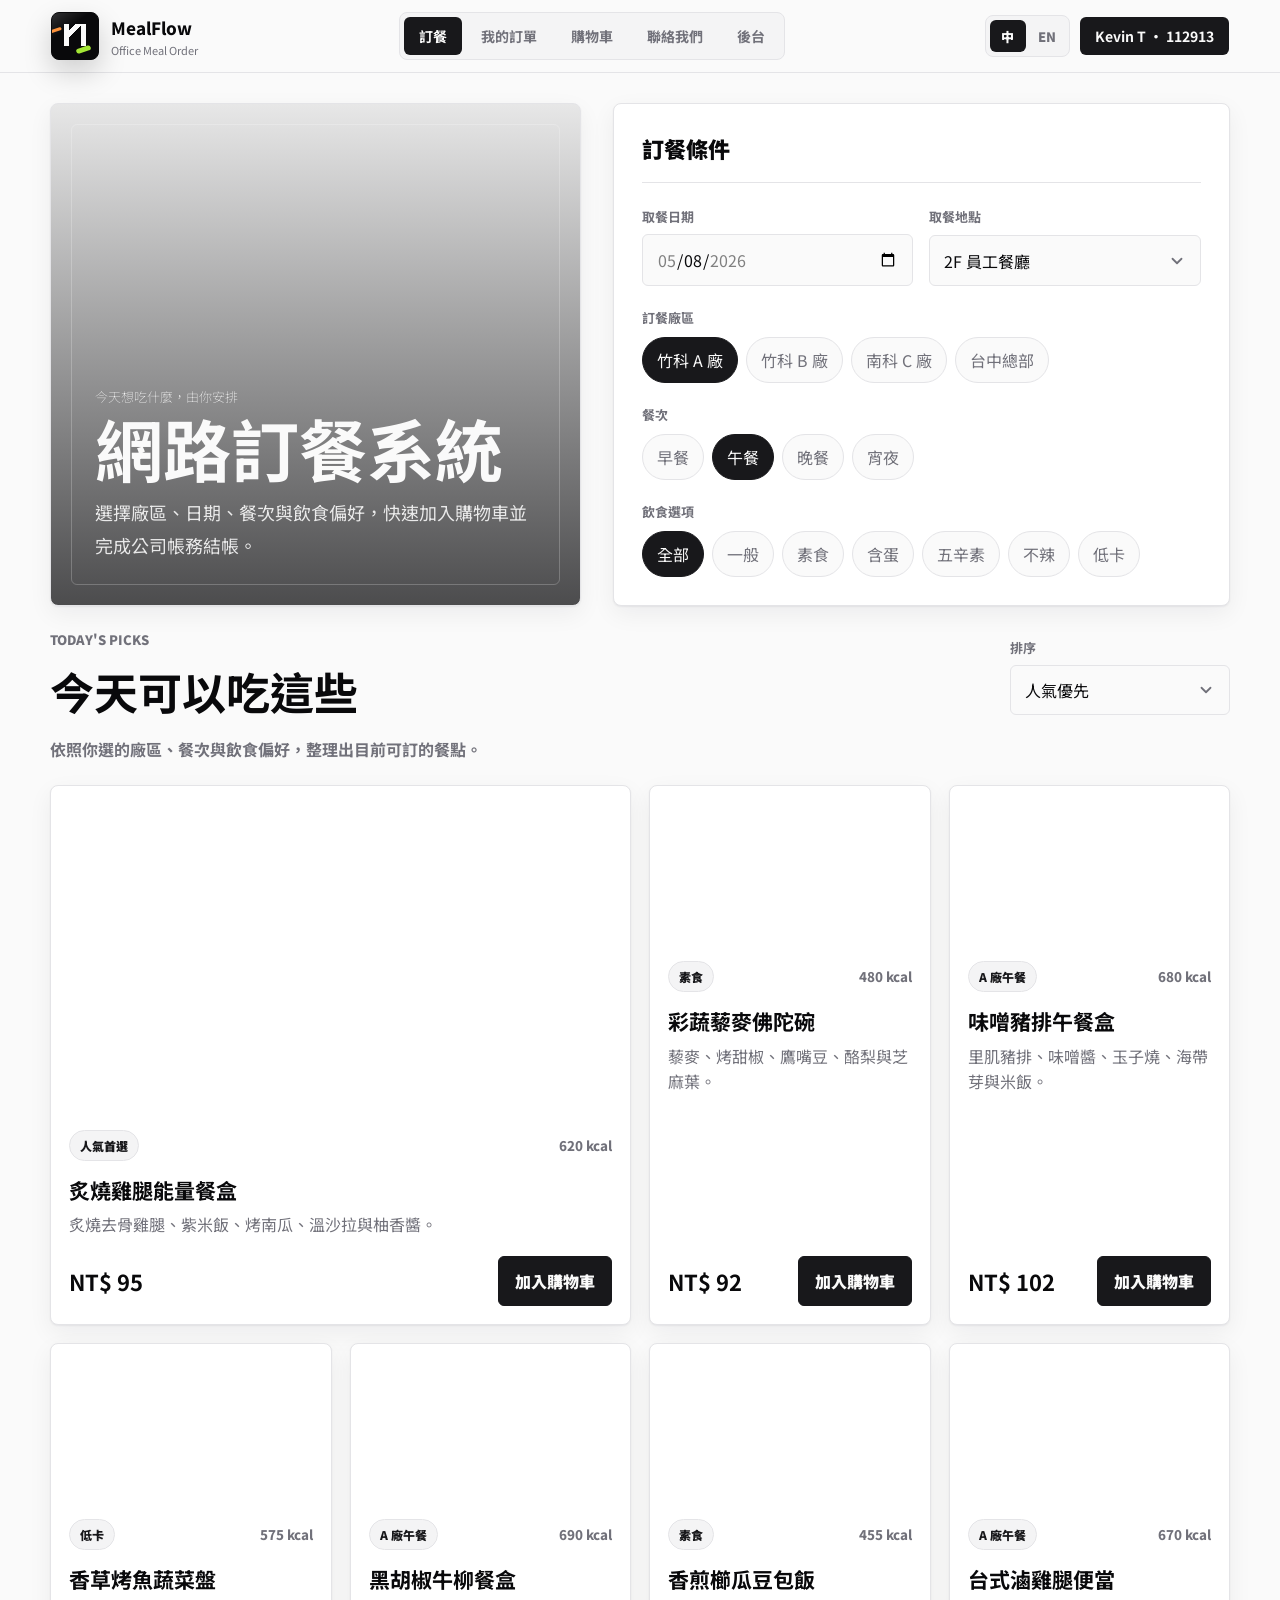
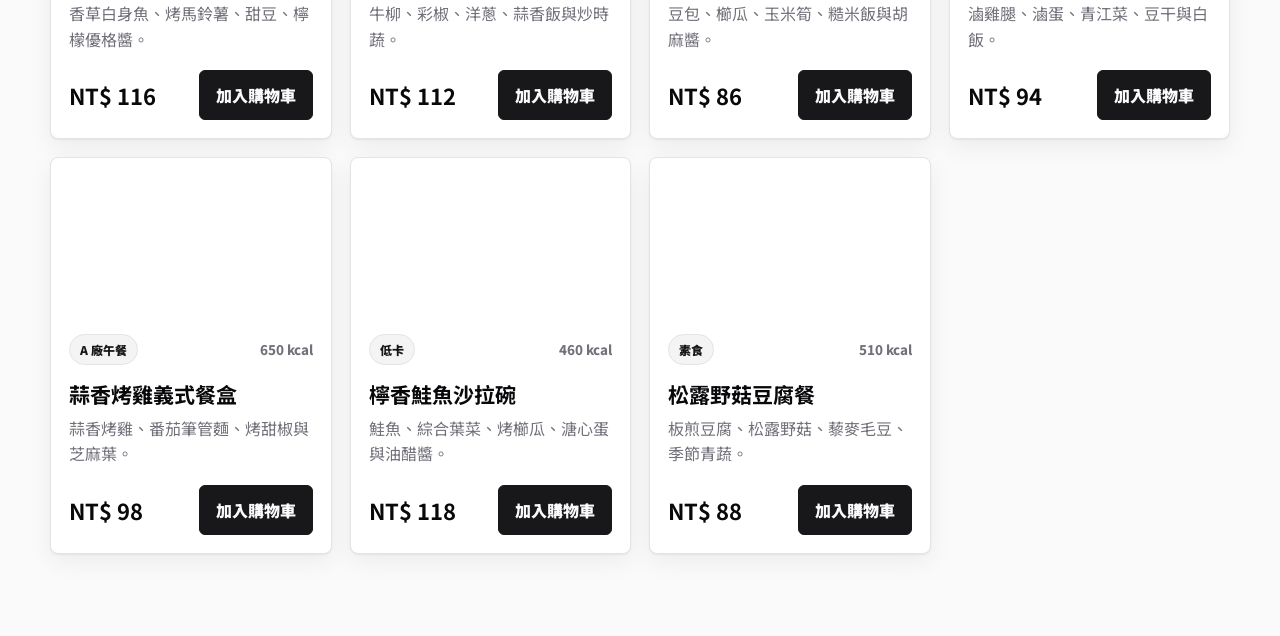
==== index.html @ a72f5d46 "Refresh brand logo" ====
<!DOCTYPE html>
<html lang="zh-Hant">
<head>
  <meta charset="UTF-8">
  <meta name="viewport" content="width=device-width, initial-scale=1.0">
  <title>網路訂餐系統</title>
  <link rel="preconnect" href="https://fonts.googleapis.com">
  <link rel="preconnect" href="https://fonts.gstatic.com" crossorigin>
  <link href="https://fonts.googleapis.com/css2?family=Noto+Sans+TC:wght@400;500;700;900&display=swap" rel="stylesheet">
  <link rel="stylesheet" href="styles.css">
  <script src="i18n.js" defer></script>
  <script src="product-db.js" defer></script>
  <script src="menu.js" defer></script>
</head>
<body>
  <header class="topbar">
    <a class="brand" href="index.html">
      <span class="brand-mark" aria-hidden="true"></span>
      <span>
        <strong>MealFlow</strong>
        <small>Office Meal Order</small>
      </span>
    </a>
    <nav class="main-nav" aria-label="主要導覽">
      <a class="active" href="index.html">訂餐</a>
      <a href="orders.html">我的訂單</a>
      <a href="cart.html">購物車</a>
      <a href="contact.html">聯絡我們</a>
      <a href="admin.html">後台</a>
    </nav>
    <div class="top-actions">
      <nav class="language-switch" aria-label="語系切換">
        <a class="active" href="index.html" lang="zh-Hant">中</a>
        <a href="index.html?lang=en" lang="en">EN</a>
      </nav>
      <a class="profile-pill" href="cart.html">Kevin T · 112913</a>
    </div>
  </header>

  <main>
    <section class="hero" id="order">
      <div class="hero-copy">
        <p class="eyebrow">今天想吃什麼，由你安排</p>
        <h1>網路訂餐系統</h1>
        <p class="hero-text">選擇廠區、日期、餐次與飲食偏好，快速加入購物車並完成公司帳務結帳。</p>
      </div>
      <form class="order-panel">
        <div class="panel-header">
          <span>訂餐條件</span>
        </div>

        <div class="field-grid">
          <label class="field">
            <span>取餐日期</span>
            <input type="date" value="2026-05-08" min="2026-05-08" max="2026-05-14">
          </label>
          <label class="field">
            <span>取餐地點</span>
            <select>
              <option>2F 員工餐廳</option>
              <option>1F 大廳智能餐櫃</option>
              <option>B1 夜班取餐站</option>
            </select>
          </label>
        </div>

        <div class="choice-block">
          <span class="choice-label">訂餐廠區</span>
          <div class="chip-row">
            <input id="site-a" name="site" type="radio" checked>
            <label for="site-a">竹科 A 廠</label>
            <input id="site-b" name="site" type="radio">
            <label for="site-b">竹科 B 廠</label>
            <input id="site-south" name="site" type="radio">
            <label for="site-south">南科 C 廠</label>
            <input id="site-taichung" name="site" type="radio">
            <label for="site-taichung">台中總部</label>
          </div>
        </div>

        <div class="choice-block">
          <span class="choice-label">餐次</span>
          <div class="segmented">
            <input id="breakfast" name="meal" type="radio">
            <label for="breakfast">早餐</label>
            <input id="lunch" name="meal" type="radio" checked>
            <label for="lunch">午餐</label>
            <input id="dinner" name="meal" type="radio">
            <label for="dinner">晚餐</label>
            <input id="night" name="meal" type="radio">
            <label for="night">宵夜</label>
          </div>
        </div>

        <div class="choice-block">
          <span class="choice-label">飲食選項</span>
          <div class="chip-row">
            <input id="diet-all" name="diet" type="checkbox" checked>
            <label for="diet-all">全部</label>
            <input id="normal" name="diet" type="checkbox">
            <label for="normal">一般</label>
            <input id="vegan" name="diet" type="checkbox">
            <label for="vegan">素食</label>
            <input id="egg" name="diet" type="checkbox">
            <label for="egg">含蛋</label>
            <input id="five-pungent" name="diet" type="checkbox">
            <label for="five-pungent">五辛素</label>
            <input id="no-spicy" name="diet" type="checkbox">
            <label for="no-spicy">不辣</label>
            <input id="low-cal" name="diet" type="checkbox">
            <label for="low-cal">低卡</label>
          </div>
        </div>
      </form>
    </section>

    <section class="menu-section" id="menu">
      <div class="section-heading">
        <div>
          <p class="eyebrow">Today's Picks</p>
          <h2>今天可以吃這些</h2>
        </div>
        <div class="sort-control">
          <span>排序</span>
          <select>
            <option>人氣優先</option>
            <option>熱量由低至高</option>
            <option>價格由低至高</option>
          </select>
        </div>
      </div>
      <p class="result-hint">依照你選的廠區、餐次與飲食偏好，整理出目前可訂的餐點。</p>

      <div class="menu-grid">
        <article class="meal-card featured meal-lunch site-a date-0508 diet-normal diet-no-spicy">
          <div class="meal-photo bowl-one"></div>
          <div class="meal-body">
            <div class="meal-meta">
              <span>人氣首選</span>
              <small>620 kcal</small>
            </div>
            <h3>炙燒雞腿能量餐盒</h3>
            <p>炙燒去骨雞腿、紫米飯、烤南瓜、溫沙拉與柚香醬。</p>
            <div class="meal-footer">
              <strong>NT$ 95</strong>
              <a class="button" href="cart.html">加入購物車</a>
            </div>
          </div>
        </article>

        <article class="meal-card meal-lunch site-a date-0508 diet-vegan diet-five-pungent diet-low diet-no-spicy">
          <div class="meal-photo bowl-two"></div>
          <div class="meal-body">
            <div class="meal-meta">
              <span>素食</span>
              <small>510 kcal</small>
            </div>
            <h3>松露野菇豆腐餐</h3>
            <p>板煎豆腐、松露野菇、藜麥毛豆、季節青蔬。</p>
            <div class="meal-footer">
              <strong>NT$ 88</strong>
              <a class="button" href="cart.html">加入購物車</a>
            </div>
          </div>
        </article>

        <article class="meal-card meal-lunch site-a date-0508 diet-egg diet-low diet-no-spicy">
          <div class="meal-photo bowl-three"></div>
          <div class="meal-body">
            <div class="meal-meta">
              <span>低卡</span>
              <small>460 kcal</small>
            </div>
            <h3>檸香鮭魚沙拉碗</h3>
            <p>鮭魚、綜合葉菜、烤櫛瓜、溏心蛋與油醋醬。</p>
            <div class="meal-footer">
              <strong>NT$ 118</strong>
              <a class="button" href="cart.html">加入購物車</a>
            </div>
          </div>
        </article>

        <article class="meal-card meal-lunch site-a date-0508 diet-normal diet-no-spicy">
          <div class="meal-photo bowl-thirteen"></div>
          <div class="meal-body">
            <div class="meal-meta">
              <span>A 廠午餐</span>
              <small>650 kcal</small>
            </div>
            <h3>蒜香烤雞義式餐盒</h3>
            <p>蒜香烤雞、番茄筆管麵、烤甜椒與芝麻葉。</p>
            <div class="meal-footer">
              <strong>NT$ 98</strong>
              <a class="button" href="cart.html">加入購物車</a>
            </div>
          </div>
        </article>

        <article class="meal-card meal-lunch site-a date-0508 diet-normal diet-egg">
          <div class="meal-photo bowl-eighteen"></div>
          <div class="meal-body">
            <div class="meal-meta">
              <span>A 廠午餐</span>
              <small>670 kcal</small>
            </div>
            <h3>台式滷雞腿便當</h3>
            <p>滷雞腿、滷蛋、青江菜、豆干與白飯。</p>
            <div class="meal-footer">
              <strong>NT$ 94</strong>
              <a class="button" href="cart.html">加入購物車</a>
            </div>
          </div>
        </article>

        <article class="meal-card meal-lunch site-a date-0508 diet-vegan diet-low diet-no-spicy">
          <div class="meal-photo bowl-fourteen"></div>
          <div class="meal-body">
            <div class="meal-meta">
              <span>素食</span>
              <small>455 kcal</small>
            </div>
            <h3>香煎櫛瓜豆包飯</h3>
            <p>豆包、櫛瓜、玉米筍、糙米飯與胡麻醬。</p>
            <div class="meal-footer">
              <strong>NT$ 86</strong>
              <a class="button" href="cart.html">加入購物車</a>
            </div>
          </div>
        </article>

        <article class="meal-card meal-lunch site-a date-0508 diet-normal diet-no-spicy">
          <div class="meal-photo bowl-twentytwo"></div>
          <div class="meal-body">
            <div class="meal-meta">
              <span>A 廠午餐</span>
              <small>690 kcal</small>
            </div>
            <h3>黑胡椒牛柳餐盒</h3>
            <p>牛柳、彩椒、洋蔥、蒜香飯與炒時蔬。</p>
            <div class="meal-footer">
              <strong>NT$ 112</strong>
              <a class="button" href="cart.html">加入購物車</a>
            </div>
          </div>
        </article>

        <article class="meal-card meal-lunch site-a date-0508 diet-low diet-no-spicy">
          <div class="meal-photo bowl-twentythree"></div>
          <div class="meal-body">
            <div class="meal-meta">
              <span>低卡</span>
              <small>575 kcal</small>
            </div>
            <h3>香草烤魚蔬菜盤</h3>
            <p>香草白身魚、烤馬鈴薯、甜豆、檸檬優格醬。</p>
            <div class="meal-footer">
              <strong>NT$ 116</strong>
              <a class="button" href="cart.html">加入購物車</a>
            </div>
          </div>
        </article>

        <article class="meal-card meal-lunch site-a date-0508 diet-normal diet-egg diet-no-spicy">
          <div class="meal-photo bowl-six"></div>
          <div class="meal-body">
            <div class="meal-meta">
              <span>A 廠午餐</span>
              <small>680 kcal</small>
            </div>
            <h3>味噌豬排午餐盒</h3>
            <p>里肌豬排、味噌醬、玉子燒、海帶芽與米飯。</p>
            <div class="meal-footer">
              <strong>NT$ 102</strong>
              <a class="button" href="cart.html">加入購物車</a>
            </div>
          </div>
        </article>

        <article class="meal-card meal-lunch site-a date-0508 diet-vegan diet-low diet-no-spicy">
          <div class="meal-photo bowl-seven"></div>
          <div class="meal-body">
            <div class="meal-meta">
              <span>素食</span>
              <small>480 kcal</small>
            </div>
            <h3>彩蔬藜麥佛陀碗</h3>
            <p>藜麥、烤甜椒、鷹嘴豆、酪梨與芝麻葉。</p>
            <div class="meal-footer">
              <strong>NT$ 92</strong>
              <a class="button" href="cart.html">加入購物車</a>
            </div>
          </div>
        </article>

        <article class="meal-card meal-night site-a date-0508 diet-normal diet-egg">
          <div class="meal-photo bowl-four"></div>
          <div class="meal-body">
            <div class="meal-meta">
              <span>宵夜可訂</span>
              <small>700 kcal</small>
            </div>
            <h3>椒麻牛肉飯</h3>
            <p>薄切牛肉、溫泉蛋、青花菜、香蔥辣油與白飯。</p>
            <div class="meal-footer">
              <strong>NT$ 105</strong>
              <a class="button" href="cart.html">加入購物車</a>
            </div>
          </div>
        </article>

        <article class="meal-card meal-breakfast site-a date-0508 diet-normal diet-egg diet-no-spicy">
          <div class="meal-photo bowl-five"></div>
          <div class="meal-body">
            <div class="meal-meta">
              <span>早餐</span>
              <small>390 kcal</small>
            </div>
            <h3>厚蛋鮪魚晨光盒</h3>
            <p>厚蛋三明治、鮪魚沙拉、優格、無糖豆漿。</p>
            <div class="meal-footer">
              <strong>NT$ 72</strong>
              <a class="button" href="cart.html">加入購物車</a>
            </div>
          </div>
        </article>

        <article class="meal-card meal-dinner site-b date-0509 diet-normal diet-egg diet-no-spicy">
          <div class="meal-photo bowl-six"></div>
          <div class="meal-body">
            <div class="meal-meta">
              <span>竹科 B 廠</span>
              <small>680 kcal</small>
            </div>
            <h3>味噌豬排晚餐盒</h3>
            <p>里肌豬排、味噌醬、玉子燒、海帶芽與米飯。</p>
            <div class="meal-footer">
              <strong>NT$ 102</strong>
              <a class="button" href="cart.html">加入購物車</a>
            </div>
          </div>
        </article>

        <article class="meal-card meal-lunch site-south date-0509 diet-vegan diet-low diet-no-spicy">
          <div class="meal-photo bowl-seven"></div>
          <div class="meal-body">
            <div class="meal-meta">
              <span>南科素食</span>
              <small>480 kcal</small>
            </div>
            <h3>彩蔬藜麥佛陀碗</h3>
            <p>藜麥、烤甜椒、鷹嘴豆、酪梨與芝麻葉。</p>
            <div class="meal-footer">
              <strong>NT$ 92</strong>
              <a class="button" href="cart.html">加入購物車</a>
            </div>
          </div>
        </article>

        <article class="meal-card meal-night site-taichung date-0510 diet-normal diet-egg">
          <div class="meal-photo bowl-eight"></div>
          <div class="meal-body">
            <div class="meal-meta">
              <span>台中宵夜</span>
              <small>740 kcal</small>
            </div>
            <h3>韓式泡菜牛五花</h3>
            <p>牛五花、泡菜、豆芽、半熟蛋與海苔飯。</p>
            <div class="meal-footer">
              <strong>NT$ 108</strong>
              <a class="button" href="cart.html">加入購物車</a>
            </div>
          </div>
        </article>

        <article class="meal-card meal-dinner site-a date-0508 diet-normal diet-egg diet-no-spicy">
          <div class="meal-photo bowl-nine"></div>
          <div class="meal-body">
            <div class="meal-meta">
              <span>A 廠晚餐</span>
              <small>590 kcal</small>
            </div>
            <h3>蔥鹽舒肥雞胸飯</h3>
            <p>舒肥雞胸、蔥鹽醬、地瓜、花椰菜與半熟蛋。</p>
            <div class="meal-footer">
              <strong>NT$ 96</strong>
              <a class="button" href="cart.html">加入購物車</a>
            </div>
          </div>
        </article>

        <article class="meal-card meal-breakfast site-a date-0508 diet-vegan diet-low diet-no-spicy">
          <div class="meal-photo bowl-ten"></div>
          <div class="meal-body">
            <div class="meal-meta">
              <span>素食早餐</span>
              <small>360 kcal</small>
            </div>
            <h3>豆乳燕麥水果杯</h3>
            <p>豆乳燕麥、莓果、香蕉、堅果碎與黑芝麻粉。</p>
            <div class="meal-footer">
              <strong>NT$ 68</strong>
              <a class="button" href="cart.html">加入購物車</a>
            </div>
          </div>
        </article>

        <article class="meal-card meal-night site-a date-0508 diet-vegan diet-low diet-no-spicy">
          <div class="meal-photo bowl-eleven"></div>
          <div class="meal-body">
            <div class="meal-meta">
              <span>輕宵夜</span>
              <small>430 kcal</small>
            </div>
            <h3>味噌豆腐蔬菜湯</h3>
            <p>嫩豆腐、菇類、高麗菜、玉米筍與玄米飯糰。</p>
            <div class="meal-footer">
              <strong>NT$ 82</strong>
              <a class="button" href="cart.html">加入購物車</a>
            </div>
          </div>
        </article>

        <article class="meal-card meal-breakfast site-b date-0509 diet-normal diet-no-spicy">
          <div class="meal-photo bowl-twelve"></div>
          <div class="meal-body">
            <div class="meal-meta">
              <span>B 廠早餐</span>
              <small>420 kcal</small>
            </div>
            <h3>火腿起司貝果盒</h3>
            <p>烤貝果、火腿起司、凱薩沙拉與冷泡茶。</p>
            <div class="meal-footer">
              <strong>NT$ 78</strong>
              <a class="button" href="cart.html">加入購物車</a>
            </div>
          </div>
        </article>

        <article class="meal-card meal-lunch site-b date-0509 diet-normal diet-no-spicy">
          <div class="meal-photo bowl-thirteen"></div>
          <div class="meal-body">
            <div class="meal-meta">
              <span>B 廠午餐</span>
              <small>650 kcal</small>
            </div>
            <h3>蒜香烤雞義式餐盒</h3>
            <p>蒜香烤雞、番茄筆管麵、烤甜椒與芝麻葉。</p>
            <div class="meal-footer">
              <strong>NT$ 98</strong>
              <a class="button" href="cart.html">加入購物車</a>
            </div>
          </div>
        </article>

        <article class="meal-card meal-lunch site-b date-0509 diet-vegan diet-low diet-no-spicy">
          <div class="meal-photo bowl-fourteen"></div>
          <div class="meal-body">
            <div class="meal-meta">
              <span>B 廠素食</span>
              <small>455 kcal</small>
            </div>
            <h3>香煎櫛瓜豆包飯</h3>
            <p>豆包、櫛瓜、玉米筍、糙米飯與胡麻醬。</p>
            <div class="meal-footer">
              <strong>NT$ 86</strong>
              <a class="button" href="cart.html">加入購物車</a>
            </div>
          </div>
        </article>

        <article class="meal-card meal-night site-b date-0509 diet-normal diet-egg diet-no-spicy">
          <div class="meal-photo bowl-fifteen"></div>
          <div class="meal-body">
            <div class="meal-meta">
              <span>B 廠宵夜</span>
              <small>610 kcal</small>
            </div>
            <h3>鹽烤鯖魚飯糰盒</h3>
            <p>鯖魚飯糰、玉子燒、毛豆、味噌湯與小菜。</p>
            <div class="meal-footer">
              <strong>NT$ 90</strong>
              <a class="button" href="cart.html">加入購物車</a>
            </div>
          </div>
        </article>

        <article class="meal-card meal-dinner site-b date-0509 diet-vegan diet-five-pungent diet-low diet-no-spicy">
          <div class="meal-photo bowl-sixteen"></div>
          <div class="meal-body">
            <div class="meal-meta">
              <span>晚餐素食</span>
              <small>500 kcal</small>
            </div>
            <h3>泰式打拋菇菇飯</h3>
            <p>杏鮑菇、九層塔、糙米飯、涼拌青木瓜。</p>
            <div class="meal-footer">
              <strong>NT$ 89</strong>
              <a class="button" href="cart.html">加入購物車</a>
            </div>
          </div>
        </article>

        <article class="meal-card meal-breakfast site-south date-0509 diet-normal diet-egg diet-no-spicy">
          <div class="meal-photo bowl-seventeen"></div>
          <div class="meal-body">
            <div class="meal-meta">
              <span>南科早餐</span>
              <small>410 kcal</small>
            </div>
            <h3>燻雞蛋沙拉可頌</h3>
            <p>小可頌、燻雞蛋沙拉、蔬菜棒與拿鐵。</p>
            <div class="meal-footer">
              <strong>NT$ 76</strong>
              <a class="button" href="cart.html">加入購物車</a>
            </div>
          </div>
        </article>

        <article class="meal-card meal-lunch site-south date-0509 diet-normal diet-egg diet-no-spicy">
          <div class="meal-photo bowl-eighteen"></div>
          <div class="meal-body">
            <div class="meal-meta">
              <span>南科午餐</span>
              <small>670 kcal</small>
            </div>
            <h3>台式滷雞腿便當</h3>
            <p>滷雞腿、滷蛋、青江菜、豆干與白飯。</p>
            <div class="meal-footer">
              <strong>NT$ 94</strong>
              <a class="button" href="cart.html">加入購物車</a>
            </div>
          </div>
        </article>

        <article class="meal-card meal-dinner site-south date-0510 diet-normal diet-no-spicy">
          <div class="meal-photo bowl-nineteen"></div>
          <div class="meal-body">
            <div class="meal-meta">
              <span>南科晚餐</span>
              <small>630 kcal</small>
            </div>
            <h3>番茄牛肉燉飯</h3>
            <p>番茄燉牛肉、菇菇、花椰菜、帕瑪森起司。</p>
            <div class="meal-footer">
              <strong>NT$ 106</strong>
              <a class="button" href="cart.html">加入購物車</a>
            </div>
          </div>
        </article>

        <article class="meal-card meal-night site-south date-0510 diet-vegan diet-low diet-no-spicy">
          <div class="meal-photo bowl-twenty"></div>
          <div class="meal-body">
            <div class="meal-meta">
              <span>南科宵夜</span>
              <small>420 kcal</small>
            </div>
            <h3>南瓜蔬菜濃湯組</h3>
            <p>南瓜濃湯、佛卡夏、烤菇與鮮蔬杯。</p>
            <div class="meal-footer">
              <strong>NT$ 79</strong>
              <a class="button" href="cart.html">加入購物車</a>
            </div>
          </div>
        </article>

        <article class="meal-card meal-breakfast site-taichung date-0510 diet-vegan diet-low diet-no-spicy">
          <div class="meal-photo bowl-twentyone"></div>
          <div class="meal-body">
            <div class="meal-meta">
              <span>台中早餐</span>
              <small>350 kcal</small>
            </div>
            <h3>酪梨豆腐吐司</h3>
            <p>全麥吐司、酪梨泥、嫩豆腐、番茄與生菜。</p>
            <div class="meal-footer">
              <strong>NT$ 74</strong>
              <a class="button" href="cart.html">加入購物車</a>
            </div>
          </div>
        </article>

        <article class="meal-card meal-lunch site-taichung date-0510 diet-normal diet-no-spicy">
          <div class="meal-photo bowl-twentytwo"></div>
          <div class="meal-body">
            <div class="meal-meta">
              <span>台中午餐</span>
              <small>690 kcal</small>
            </div>
            <h3>黑胡椒牛柳餐盒</h3>
            <p>牛柳、彩椒、洋蔥、蒜香飯與炒時蔬。</p>
            <div class="meal-footer">
              <strong>NT$ 112</strong>
              <a class="button" href="cart.html">加入購物車</a>
            </div>
          </div>
        </article>

        <article class="meal-card meal-dinner site-taichung date-0510 diet-normal diet-no-spicy">
          <div class="meal-photo bowl-twentythree"></div>
          <div class="meal-body">
            <div class="meal-meta">
              <span>台中晚餐</span>
              <small>575 kcal</small>
            </div>
            <h3>香草烤魚蔬菜盤</h3>
            <p>香草白身魚、烤馬鈴薯、甜豆、檸檬優格醬。</p>
            <div class="meal-footer">
              <strong>NT$ 116</strong>
              <a class="button" href="cart.html">加入購物車</a>
            </div>
          </div>
        </article>

        <article class="empty-state" aria-live="polite">
          <div class="empty-illustration" aria-hidden="true">
            <span class="empty-cloche"></span>
            <span class="empty-plate"></span>
          </div>
          <h3>這個條件暫時沒有餐點</h3>
          <p>換個餐次、廠區或飲食偏好看看，廚房可能在其他時段有供應。</p>
        </article>
      </div>
    </section>

  </main>
</body>
</html>
---- styles.css ----
:root {
  --background: #fafafa;
  --foreground: #09090b;
  --card: #ffffff;
  --card-foreground: #09090b;
  --popover: #ffffff;
  --popover-foreground: #09090b;
  --primary: #18181b;
  --primary-foreground: #fafafa;
  --secondary: #f4f4f5;
  --secondary-foreground: #18181b;
  --muted-bg: #f4f4f5;
  --muted-foreground: #71717a;
  --accent: #f4f4f5;
  --accent-foreground: #18181b;
  --destructive: #dc2626;
  --destructive-foreground: #fafafa;
  --border: #e4e4e7;
  --input: #e4e4e7;
  --ring: #18181b;
  --radius: 8px;
  --success: #16a34a;
  --success-foreground: #f0fdf4;
  --warning: #f59e0b;
  --info: #2563eb;
  --ink: var(--foreground);
  --muted: var(--muted-foreground);
  --line: var(--border);
  --paper: var(--background);
  --panel: var(--card);
  --sage: #dcfce7;
  --mint: #22c55e;
  --green: var(--primary);
  --coral: var(--destructive);
  --amber: var(--warning);
  --blue: var(--info);
  --shadow: 0 1px 2px rgba(24, 24, 27, 0.06), 0 8px 24px rgba(24, 24, 27, 0.06);
}

* {
  box-sizing: border-box;
}

html {
  scroll-behavior: smooth;
}

body {
  margin: 0;
  min-width: 320px;
  color: var(--ink);
  font-family: "Noto Sans TC", system-ui, -apple-system, BlinkMacSystemFont, "Segoe UI", sans-serif;
  background: var(--background);
}

a {
  color: inherit;
  text-decoration: none;
}

button,
input,
select,
textarea {
  font: inherit;
}

.topbar {
  position: sticky;
  top: 0;
  z-index: 10;
  display: flex;
  align-items: center;
  justify-content: space-between;
  gap: 20px;
  min-height: 68px;
  padding: 12px clamp(18px, 4vw, 56px);
  background: var(--background);
  border-bottom: 1px solid var(--border);
}

.brand {
  display: inline-flex;
  align-items: center;
  gap: 12px;
  min-width: max-content;
}

.brand-mark {
  position: relative;
  display: inline-grid;
  place-items: center;
  flex: 0 0 auto;
  width: 48px;
  height: 48px;
  overflow: hidden;
  isolation: isolate;
  color: #fafafa;
  background:
    linear-gradient(145deg, rgba(255, 255, 255, 0.16), transparent 34%),
    #09090b;
  border: 1px solid #09090b;
  border-radius: var(--radius);
  box-shadow: 0 12px 28px rgba(9, 9, 11, 0.18);
}

.brand-mark::before {
  position: absolute;
  z-index: 2;
  content: "";
  width: 22px;
  height: 22px;
  background:
    linear-gradient(90deg, currentColor 0 5px, transparent 5px 17px, currentColor 17px),
    linear-gradient(135deg, transparent 0 8px, currentColor 8px 13px, transparent 13px);
  transform: translateY(-1px);
}

.brand-mark::after {
  position: absolute;
  content: "";
  right: 7px;
  bottom: 7px;
  width: 15px;
  height: 5px;
  background: #a3e635;
  border-radius: 999px;
  box-shadow: -21px -27px 0 -1px #fb923c;
  transform: rotate(-18deg);
}

.brand:hover .brand-mark {
  transform: translateY(-1px);
  box-shadow: 0 16px 32px rgba(9, 9, 11, 0.22);
}

.brand-mark,
.brand-mark::before,
.brand-mark::after {
  transition: transform 180ms ease, box-shadow 180ms ease;
}

.brand strong,
.brand small {
  display: block;
}

.brand strong {
  font-size: 17px;
  font-weight: 800;
  letter-spacing: 0;
}

.brand small {
  margin-top: 2px;
  color: var(--muted);
  font-size: 11px;
}

.main-nav {
  display: flex;
  align-items: center;
  justify-content: center;
  gap: 4px;
  padding: 4px;
  background: var(--muted-bg);
  border: 1px solid var(--border);
  border-radius: var(--radius);
}

.top-actions {
  display: inline-flex;
  align-items: center;
  gap: 10px;
  min-width: max-content;
}

.language-switch {
  display: inline-flex;
  align-items: center;
  gap: 3px;
  padding: 4px;
  background: var(--muted-bg);
  border: 1px solid var(--border);
  border-radius: var(--radius);
}

.language-switch a {
  display: inline-grid;
  min-width: 36px;
  min-height: 32px;
  place-items: center;
  padding: 6px 9px;
  color: var(--muted-foreground);
  font-size: 13px;
  font-weight: 900;
  border-radius: calc(var(--radius) - 2px);
}

.language-switch a:hover,
.language-switch a.active {
  color: var(--primary-foreground);
  background: var(--primary);
}

.main-nav a,
.profile-pill {
  display: inline-flex;
  align-items: center;
  gap: 8px;
  min-height: 38px;
  padding: 9px 15px;
  color: var(--muted-foreground);
  font-size: 14px;
  font-weight: 700;
  border-radius: calc(var(--radius) - 2px);
}

.main-nav a:hover,
.main-nav a.active,
.profile-pill {
  background: var(--primary);
  color: var(--primary-foreground);
}

.nav-badge {
  display: inline-grid;
  min-width: 22px;
  height: 22px;
  place-items: center;
  padding: 0 6px;
  color: var(--primary-foreground);
  font-size: 12px;
  font-weight: 900;
  line-height: 1;
  background: var(--destructive);
  border-radius: 999px;
}

.main-nav a:hover .nav-badge,
.main-nav a.active .nav-badge {
  color: var(--primary);
  background: var(--background);
}

main {
  width: min(1180px, calc(100% - 32px));
  margin: 0 auto;
  padding: 30px 0 72px;
}

.admin-main {
  width: min(1480px, calc(100% - 40px));
}

.hero {
  display: grid;
  grid-template-columns: minmax(0, 0.86fr) minmax(420px, 1fr);
  gap: 32px;
  align-items: stretch;
  min-height: 470px;
  transition: min-height 180ms ease, gap 180ms ease;
}

.hero-copy {
  position: relative;
  overflow: hidden;
  display: flex;
  flex-direction: column;
  justify-content: flex-end;
  min-height: 430px;
  padding: clamp(26px, 4vw, 44px);
  color: var(--primary-foreground);
  background:
    linear-gradient(180deg, rgba(9, 9, 11, 0.08), rgba(9, 9, 11, 0.72)),
    url("https://images.unsplash.com/photo-1543353071-10c8ba85a904?auto=format&fit=crop&w=1400&q=80") center / cover;
  border: 1px solid var(--border);
  border-radius: var(--radius);
  box-shadow: var(--shadow);
}

.hero-copy::before {
  content: "";
  position: absolute;
  inset: 20px;
  border: 1px solid rgba(255, 255, 255, 0.22);
  border-radius: 6px;
  pointer-events: none;
}

.eyebrow {
  margin: 0 0 10px;
  color: var(--muted-foreground);
  font-size: 13px;
  font-weight: 900;
  text-transform: uppercase;
}

.hero .eyebrow {
  position: relative;
  color: rgba(255, 255, 255, 0.96);
  font-weight: 100;
}

.hero h1 {
  position: relative;
  max-width: 640px;
  margin: 0;
  font-size: clamp(38px, 6vw, 68px);
  line-height: 0.95;
  letter-spacing: 0;
}

.hero-text {
  position: relative;
  max-width: 480px;
  margin: 16px 0 0;
  color: rgba(255, 255, 255, 0.86);
  font-size: 18px;
  line-height: 1.8;
}

.order-panel {
  transition: opacity 180ms ease, transform 180ms ease, box-shadow 180ms ease;
}

body:not(.filters-condensed) .order-panel {
  transform: translateY(0);
}

.filters-condensed .order-panel {
  position: fixed;
  top: var(--sticky-filter-top, 80px);
  left: 0;
  z-index: 20;
  display: grid;
  grid-template-columns: repeat(5, minmax(0, 1fr));
  align-items: start;
  gap: 10px;
  width: 100%;
  max-height: calc(100vh - var(--sticky-filter-top, 80px) - 16px);
  padding: 12px max(16px, calc((100vw - 1180px) / 2));
  overflow-y: auto;
  background: #f4f4f5;
  border-color: #e4e4e7;
  border-right: 0;
  border-left: 0;
  border-radius: 0;
  box-shadow: 0 10px 24px rgba(24, 24, 27, 0.08);
  transform: translateY(0);
  animation: sticky-filter-in 180ms ease both;
}

@keyframes sticky-filter-in {
  from {
    opacity: 0;
    transform: translateY(-8px);
  }

  to {
    opacity: 1;
    transform: translateY(0);
  }
}

.filters-condensed .hero {
  min-height: auto;
}

.filters-condensed .panel-header {
  display: none;
}

.filters-condensed .field-grid {
  display: contents;
}

.filters-condensed .field {
  gap: 4px;
  min-width: 0;
}

.filters-condensed .field span,
.filters-condensed .choice-label {
  font-size: 11px;
}

.filters-condensed .field input,
.filters-condensed .field select {
  width: 100%;
  min-height: 38px;
  padding-top: 8px;
  padding-bottom: 8px;
}

.filters-condensed .choice-block {
  gap: 6px;
  margin-top: 0;
}

.filters-condensed .order-panel > .choice-block {
  display: grid;
  grid-template-columns: 1fr;
  align-items: start;
  justify-content: stretch;
  min-width: 0;
}

.filters-condensed .choice-label {
  white-space: nowrap;
}

.filters-condensed .segmented,
.filters-condensed .chip-row {
  gap: 6px;
}

.filters-condensed .segmented input:not(:checked) + label,
.filters-condensed .chip-row input:not(:checked) + label {
  display: none;
}

.filters-condensed .segmented label,
.filters-condensed .chip-row label {
  width: 100%;
  min-height: 34px;
  padding: 7px 10px;
  font-size: 13px;
  text-align: center;
}

.filters-condensed .menu-section {
  padding-top: var(--condensed-filter-offset, 0);
}

.order-panel,
.cart-card,
.checkout-card,
.admin-card {
  padding: clamp(20px, 3vw, 28px);
  background: var(--card);
  border: 1px solid var(--border);
  border-radius: var(--radius);
  box-shadow: var(--shadow);
}

.panel-header,
.section-heading,
.meal-meta,
.meal-footer,
.cart-item,
.price-list div,
.pickup-summary div {
  display: flex;
  align-items: center;
  justify-content: space-between;
  gap: 16px;
}

.panel-header {
  margin-bottom: 24px;
  padding-bottom: 18px;
  border-bottom: 1px solid var(--line);
}

.panel-header span {
  font-size: 22px;
  font-weight: 900;
}

.panel-header strong,
.cart-count,
.status-dot {
  padding: 7px 11px;
  color: var(--secondary-foreground);
  font-size: 12px;
  font-weight: 900;
  background: var(--secondary);
  border: 1px solid var(--border);
  border-radius: 999px;
}

.field-grid {
  display: grid;
  grid-template-columns: repeat(2, minmax(0, 1fr));
  gap: 16px;
}

.field {
  display: grid;
  gap: 8px;
}

.field span,
.choice-label,
.sort-control span,
.pickup-summary span {
  color: var(--muted);
  font-size: 13px;
  font-weight: 700;
}

.field input,
.field textarea,
.sort-control select {
  width: 100%;
  min-height: 48px;
  padding: 12px 14px;
  color: var(--ink);
  background: var(--background);
  border: 1px solid var(--input);
  border-radius: calc(var(--radius) - 2px);
  outline: none;
}

.field select,
.sort-control select {
  appearance: none;
  width: 100%;
  min-height: 48px;
  padding: 12px 42px 12px 14px;
  color: var(--ink);
  background:
    url("data:image/svg+xml,%3Csvg xmlns='http://www.w3.org/2000/svg' width='18' height='18' viewBox='0 0 24 24' fill='none' stroke='%2371717a' stroke-width='2.4' stroke-linecap='round' stroke-linejoin='round'%3E%3Cpath d='m6 9 6 6 6-6'/%3E%3C/svg%3E") right 14px center / 18px no-repeat,
    var(--background);
  border: 1px solid var(--input);
  border-radius: calc(var(--radius) - 2px);
  outline: none;
}

.field textarea {
  resize: vertical;
}

.field input:focus,
.field select:focus,
.field textarea:focus,
.sort-control select:focus {
  border-color: var(--ring);
  box-shadow: 0 0 0 3px rgba(24, 24, 27, 0.12);
}

.choice-block {
  display: grid;
  gap: 10px;
  margin-top: 22px;
}

.segmented,
.chip-row {
  display: flex;
  flex-wrap: wrap;
  gap: 8px;
}

.segmented input,
.chip-row input {
  position: absolute;
  inline-size: 1px;
  block-size: 1px;
  opacity: 0;
}

.segmented label,
.chip-row label {
  min-height: 42px;
  padding: 10px 14px;
  color: var(--muted-foreground);
  background: var(--background);
  border: 1px solid var(--border);
  border-radius: 999px;
  cursor: pointer;
}

.segmented label,
.chip-row label {
  font-weight: 400;
}

.segmented input:checked + label,
.chip-row input:checked + label {
  color: var(--primary-foreground);
  background: var(--primary);
  border-color: var(--primary);
}

.meal-body p,
.cart-item p {
  margin: 8px 0 0;
  color: var(--muted);
  line-height: 1.6;
}

.section-heading {
  margin-bottom: 22px;
}

.menu-section {
  margin-top: 24px;
}

.section-heading.compact {
  margin-bottom: 18px;
}

.section-heading h2 {
  margin: 0;
  font-size: clamp(28px, 4vw, 44px);
  letter-spacing: 0;
}

.sort-control {
  display: grid;
  gap: 8px;
  width: min(220px, 100%);
}

.result-hint {
  margin: -8px 0 22px;
  color: var(--muted);
  font-weight: 700;
}

.menu-grid {
  display: grid;
  grid-template-columns: repeat(4, minmax(0, 1fr));
  gap: 18px;
  padding: 2px 0 10px;
}

body:has(#site-b:checked) .meal-card:not(.site-b),
body:has(#site-south:checked) .meal-card:not(.site-south),
body:has(#site-taichung:checked) .meal-card:not(.site-taichung),
body:has(#site-a:checked) .meal-card:not(.site-a),
body:has(#breakfast:checked) .meal-card:not(.meal-breakfast),
body:has(#lunch:checked) .meal-card:not(.meal-lunch),
body:has(#dinner:checked) .meal-card:not(.meal-dinner),
body:has(#night:checked) .meal-card:not(.meal-night),
body:has(#normal:checked) .meal-card:not(.diet-normal),
body:has(#vegan:checked) .meal-card:not(.diet-vegan),
body:has(#egg:checked) .meal-card:not(.diet-egg),
body:has(#five-pungent:checked) .meal-card:not(.diet-five-pungent),
body:has(#no-spicy:checked) .meal-card:not(.diet-no-spicy),
body:has(#low-cal:checked) .meal-card:not(.diet-low) {
  display: none;
}

.empty-state {
  display: none;
  grid-column: 1 / -1;
  min-height: 320px;
  place-items: center;
  padding: 42px 24px;
  text-align: center;
  background: var(--card);
  border: 1px dashed var(--border);
  border-radius: var(--radius);
}

body:has(#site-south:checked):has(#breakfast:checked):has(#vegan:checked) .empty-state,
body:has(#site-south:checked):has(#breakfast:checked):has(#low-cal:checked) .empty-state,
body:has(#site-south:checked):has(#dinner:checked):has(#vegan:checked) .empty-state,
body:has(#site-south:checked):has(#dinner:checked):has(#low-cal:checked) .empty-state,
body:has(#site-taichung:checked):has(#lunch:checked):has(#vegan:checked) .empty-state,
body:has(#site-taichung:checked):has(#lunch:checked):has(#low-cal:checked) .empty-state {
  display: grid;
}

.empty-illustration {
  position: relative;
  width: 150px;
  height: 116px;
  margin-bottom: 20px;
}

.empty-cloche {
  position: absolute;
  left: 26px;
  bottom: 30px;
  width: 98px;
  height: 58px;
  background: linear-gradient(135deg, var(--background), var(--secondary));
  border: 3px solid var(--primary);
  border-bottom: 0;
  border-radius: 98px 98px 0 0;
  box-shadow: var(--shadow);
}

.empty-cloche::before {
  content: "";
  position: absolute;
  top: -18px;
  left: 50%;
  width: 22px;
  height: 22px;
  background: var(--destructive);
  border: 3px solid var(--primary);
  border-radius: 50%;
  transform: translateX(-50%);
}

.empty-cloche::after {
  content: "";
  position: absolute;
  top: 18px;
  left: 22px;
  width: 32px;
  height: 6px;
  background: rgba(255, 255, 255, 0.82);
  border-radius: 999px;
}

.empty-plate {
  position: absolute;
  left: 10px;
  bottom: 18px;
  width: 130px;
  height: 18px;
  background: var(--card);
  border: 3px solid var(--primary);
  border-radius: 999px;
}

.empty-plate::after {
  content: "";
  position: absolute;
  left: 22px;
  right: 22px;
  bottom: -18px;
  height: 8px;
  background: rgba(24, 24, 27, 0.12);
  border-radius: 999px;
  filter: blur(2px);
}

.empty-state h3 {
  margin: 0;
  font-size: 24px;
}

.empty-state p {
  max-width: 420px;
  margin: 10px auto 0;
  color: var(--muted);
  line-height: 1.7;
}

.meal-card {
  overflow: hidden;
  display: flex;
  flex-direction: column;
  background: var(--panel);
  border: 1px solid var(--border);
  border-radius: var(--radius);
  box-shadow: var(--shadow);
}

.meal-card.featured {
  grid-column: span 2;
}

.meal-photo {
  aspect-ratio: 16 / 9;
  background-size: cover;
  background-position: center;
}

.bowl-one {
  background-image: url("https://images.unsplash.com/photo-1604908176997-125f25cc6f3d?auto=format&fit=crop&w=900&q=80");
}

.bowl-two {
  background-image: url("https://images.unsplash.com/photo-1512621776951-a57141f2eefd?auto=format&fit=crop&w=900&q=80");
}

.bowl-three {
  background-image: url("https://images.unsplash.com/photo-1505253716362-afaea1d3d1af?auto=format&fit=crop&w=900&q=80");
}

.bowl-four {
  background-image: url("https://images.unsplash.com/photo-1525755662778-989d0524087e?auto=format&fit=crop&w=900&q=80");
}

.bowl-five {
  background-image: url("https://images.unsplash.com/photo-1525351484163-7529414344d8?auto=format&fit=crop&w=900&q=80");
}

.bowl-six {
  background-image: url("https://images.unsplash.com/photo-1546069901-ba9599a7e63c?auto=format&fit=crop&w=900&q=80");
}

.bowl-seven {
  background-image: url("https://images.unsplash.com/photo-1540420773420-3366772f4999?auto=format&fit=crop&w=900&q=80");
}

.bowl-eight {
  background-image: url("https://images.unsplash.com/photo-1498654896293-37aacf113fd9?auto=format&fit=crop&w=900&q=80");
}

.bowl-nine {
  background-image: url("https://images.unsplash.com/photo-1598515214211-89d3c73ae83b?auto=format&fit=crop&w=900&q=80");
}

.bowl-ten {
  background-image: url("https://images.unsplash.com/photo-1517673400267-0251440c45dc?auto=format&fit=crop&w=900&q=80");
}

.bowl-eleven {
  background-image: url("https://images.unsplash.com/photo-1547592180-85f173990554?auto=format&fit=crop&w=900&q=80");
}

.bowl-twelve {
  background-image: url("https://images.unsplash.com/photo-1553909489-cd47e0907980?auto=format&fit=crop&w=900&q=80");
}

.bowl-thirteen {
  background-image: url("https://images.unsplash.com/photo-1551183053-bf91a1d81141?auto=format&fit=crop&w=900&q=80");
}

.bowl-fourteen {
  background-image: url("https://images.unsplash.com/photo-1505576399279-565b52d4ac71?auto=format&fit=crop&w=900&q=80");
}

.bowl-fifteen {
  background-image: url("https://images.unsplash.com/photo-1562158070-622a5bba5d3f?auto=format&fit=crop&w=900&q=80");
}

.bowl-sixteen {
  background-image: url("https://images.unsplash.com/photo-1603133872878-684f208fb84b?auto=format&fit=crop&w=900&q=80");
}

.bowl-seventeen {
  background-image: url("https://images.unsplash.com/photo-1484723091739-30a097e8f929?auto=format&fit=crop&w=900&q=80");
}

.bowl-eighteen {
  background-image: url("https://images.unsplash.com/photo-1625938144755-652e08e359b7?auto=format&fit=crop&w=900&q=80");
}

.bowl-nineteen {
  background-image: url("https://images.unsplash.com/photo-1476124369491-e7addf5db371?auto=format&fit=crop&w=900&q=80");
}

.bowl-twenty {
  background-image: url("https://images.unsplash.com/photo-1512058564366-18510be2db19?auto=format&fit=crop&w=900&q=80");
}

.bowl-twentyone {
  background-image: url("https://images.unsplash.com/photo-1525351484163-7529414344d8?auto=format&fit=crop&w=900&q=80");
}

.bowl-twentytwo {
  background-image: url("https://images.unsplash.com/photo-1546833999-b9f581a1996d?auto=format&fit=crop&w=900&q=80");
}

.bowl-twentythree {
  background-image: url("https://images.unsplash.com/photo-1519708227418-c8fd9a32b7a2?auto=format&fit=crop&w=900&q=80");
}

.meal-body {
  display: flex;
  flex: 1;
  flex-direction: column;
  padding: 18px;
}

.meal-meta span {
  padding: 6px 10px;
  color: var(--secondary-foreground);
  font-size: 12px;
  font-weight: 900;
  background: var(--secondary);
  border: 1px solid var(--border);
  border-radius: 999px;
}

.meal-meta small {
  color: var(--muted);
  font-weight: 800;
}

.meal-body h3 {
  margin: 16px 0 0;
  font-size: 21px;
  line-height: 1.3;
}

.meal-footer {
  margin-top: auto;
  padding-top: 18px;
}

.meal-footer strong {
  font-size: 22px;
}

.button,
.secondary-button,
.submit-button {
  display: inline-flex;
  align-items: center;
  justify-content: center;
  min-height: 44px;
  padding: 12px 16px;
  color: var(--primary-foreground);
  font-weight: 900;
  background: var(--primary);
  border: 1px solid var(--primary);
  border-radius: calc(var(--radius) - 2px);
  cursor: pointer;
}

.button:hover,
.secondary-button:hover,
.submit-button:hover {
  background: #27272a;
}

.secondary-button {
  color: var(--secondary-foreground);
  background: var(--secondary);
  border: 1px solid var(--border);
}

.secondary-button:hover {
  color: var(--secondary-foreground);
  background: #e4e4e7;
  border-color: #d4d4d8;
}

.secondary-button.full {
  width: 100%;
  margin-top: 22px;
}

.page-title {
  max-width: 760px;
  margin-bottom: 30px;
}

.page-title h1 {
  margin: 0;
  font-size: clamp(40px, 6vw, 72px);
  line-height: 1;
  letter-spacing: 0;
}

.page-title p:last-child {
  margin: 16px 0 0;
  color: var(--muted);
  font-size: 18px;
  line-height: 1.8;
}

.admin-tabs {
  display: inline-flex;
  gap: 6px;
  margin: 0 0 24px;
  padding: 4px;
  background: var(--secondary);
  border: 1px solid var(--border);
  border-radius: 999px;
}

.admin-tabs a {
  min-height: 40px;
  padding: 10px 16px;
  color: var(--muted-foreground);
  font-weight: 800;
  border-radius: 999px;
}

.admin-tabs a.active {
  color: var(--primary-foreground);
  background: var(--primary);
}

.cart-page,
.checkout-page,
.orders-page,
.contact-page,
.admin-page {
  display: grid;
  grid-template-columns: minmax(340px, 0.9fr) minmax(0, 1.1fr);
  gap: 24px;
  align-items: start;
}

.checkout-page,
.contact-page {
  grid-template-columns: minmax(0, 1.15fr) minmax(330px, 0.85fr);
}

.orders-page {
  grid-template-columns: minmax(0, 1.15fr) minmax(330px, 0.85fr);
}

.admin-page {
  grid-template-columns: minmax(360px, 0.92fr) minmax(0, 1.08fr);
}

.db-admin-page {
  grid-template-columns: minmax(340px, 0.7fr) minmax(0, 1.3fr);
}

.summary-card {
  padding: clamp(22px, 4vw, 34px);
  background: var(--card);
  border: 1px solid var(--border);
  border-radius: var(--radius);
  box-shadow: var(--shadow);
}

.cart-item {
  padding: 16px 0;
  border-bottom: 1px solid var(--line);
}

.order-record {
  display: grid;
  grid-template-columns: auto minmax(0, 1fr) auto;
  gap: 16px;
  align-items: center;
  padding: 18px 0;
  border-bottom: 1px solid var(--line);
}

.order-record:last-child {
  border-bottom: 0;
}

.reviewable-order {
  grid-template-columns: auto minmax(0, 1fr);
  align-items: start;
}

.order-content {
  min-width: 0;
}

.order-summary-line {
  display: flex;
  align-items: flex-start;
  justify-content: space-between;
  gap: 16px;
}

.order-record p {
  margin: 6px 0 0;
  color: var(--muted);
  line-height: 1.6;
}

.order-status {
  display: grid;
  width: 48px;
  height: 48px;
  place-items: center;
  color: var(--primary-foreground);
  font-size: 13px;
  font-weight: 900;
  background: var(--primary);
  border-radius: calc(var(--radius) - 2px);
}

.order-status.muted {
  color: var(--ink);
  background: var(--secondary);
}

.active-order .order-status {
  background: var(--destructive);
}

.order-meta {
  display: grid;
  gap: 6px;
  justify-items: end;
  min-width: max-content;
}

.order-meta span {
  color: var(--muted);
  font-size: 13px;
  font-weight: 800;
}

.order-meta strong {
  color: var(--primary);
}

.rating-form {
  display: grid;
  gap: 14px;
  margin-top: 16px;
  padding: 16px;
  background: var(--secondary);
  border: 1px solid var(--border);
  border-radius: var(--radius);
}

.rating-header {
  display: flex;
  align-items: flex-start;
  justify-content: space-between;
  gap: 16px;
}

.rating-header span {
  color: var(--ink);
  font-size: 16px;
  font-weight: 900;
}

.rating-header p {
  margin: 5px 0 0;
}

.rating-header strong {
  flex: 0 0 auto;
  padding: 7px 11px;
  color: var(--blue);
  font-size: 12px;
  background: var(--card);
  border: 1px solid var(--border);
  border-radius: 999px;
}

.rating-stars {
  display: inline-flex;
  flex-direction: row-reverse;
  justify-content: flex-end;
  gap: 4px;
}

.rating-stars input {
  position: absolute;
  opacity: 0;
  pointer-events: none;
}

.rating-stars label {
  color: #c7cfc8;
  font-size: 30px;
  line-height: 1;
  cursor: pointer;
  transition: color 0.16s ease, transform 0.16s ease;
}

.rating-stars label:hover,
.rating-stars label:hover ~ label,
.rating-stars input:checked ~ label {
  color: var(--amber);
}

.rating-stars label:hover {
  transform: translateY(-1px);
}

.rating-note {
  gap: 8px;
}

.rating-message {
  min-height: 22px;
  margin: 0;
  color: var(--success);
  font-size: 14px;
  font-weight: 800;
}

.rating-submit {
  justify-self: end;
  min-width: 128px;
}

.qty {
  display: grid;
  flex: 0 0 auto;
  min-width: 28px;
  height: 34px;
  place-items: center;
  color: var(--foreground);
  font-weight: 900;
}

.quantity-control {
  display: inline-flex;
  flex: 0 0 auto;
  gap: 4px;
  align-items: center;
  padding: 3px;
  background: var(--secondary);
  border: 1px solid var(--border);
  border-radius: 999px;
}

.quantity-control button {
  display: grid;
  width: 34px;
  height: 34px;
  min-height: 34px;
  place-items: center;
  color: var(--secondary-foreground);
  font-weight: 900;
  line-height: 1;
  background: var(--card);
  border: 1px solid transparent;
  border-radius: 999px;
  cursor: pointer;
}

.quantity-control .trash-quantity {
  color: var(--destructive);
}

.quantity-control svg {
  width: 17px;
  height: 17px;
  fill: none;
  stroke: currentColor;
  stroke-linecap: round;
  stroke-linejoin: round;
  stroke-width: 2;
}

.quantity-control button:hover {
  background: #e4e4e7;
  border-color: #d4d4d8;
}

.cart-item-info {
  flex: 1;
  min-width: 0;
}

.cart-item-actions {
  display: grid;
  gap: 8px;
  justify-items: center;
}

.cart-line-price {
  display: block;
  font-weight: 900;
  min-width: max-content;
}

.cart-item strong {
  display: block;
}

.note-field {
  margin-top: 20px;
}

.price-list {
  display: grid;
  gap: 12px;
  margin-top: 22px;
}

.price-list div {
  color: var(--muted);
}

.price-list strong {
  color: var(--ink);
}

.price-list .total {
  margin-top: 4px;
  padding-top: 18px;
  color: var(--ink);
  border-top: 1px solid var(--line);
}

.price-list .total strong {
  color: var(--primary);
  font-size: 28px;
}

.action-row {
  display: grid;
  grid-template-columns: 1fr 1fr;
  gap: 12px;
  margin-top: 24px;
}

.button.is-disabled {
  pointer-events: none;
  opacity: 0.45;
}

.mini-list {
  display: grid;
  gap: 12px;
  padding: 18px;
  background: var(--secondary);
  border: 1px solid var(--border);
  border-radius: var(--radius);
}

.mini-list div {
  display: flex;
  justify-content: space-between;
  gap: 16px;
  padding-bottom: 12px;
  border-bottom: 1px solid var(--line);
}

.mini-list div:last-child {
  padding-bottom: 0;
  border-bottom: 0;
}

.mini-list span {
  flex: 0 0 auto;
  font-weight: 900;
}

.checkout-form {
  display: grid;
  gap: 22px;
}

.pickup-summary {
  display: grid;
  gap: 12px;
  padding: 18px;
  background: var(--secondary);
  border: 1px solid var(--border);
  border-radius: var(--radius);
}

.pickup-summary div {
  align-items: flex-start;
}

.pickup-summary strong {
  text-align: right;
}

.contact-info-list {
  display: grid;
  gap: 14px;
}

.contact-info-list div {
  display: grid;
  gap: 5px;
  padding: 16px;
  background: var(--secondary);
  border: 1px solid var(--border);
  border-radius: var(--radius);
}

.contact-info-list span {
  color: var(--muted);
  font-size: 13px;
  font-weight: 800;
}

.contact-info-list strong {
  line-height: 1.5;
}

.agree-line {
  display: flex;
  gap: 10px;
  align-items: flex-start;
  color: var(--foreground);
  font-weight: 700;
}

.agree-line input {
  width: 18px;
  height: 18px;
  margin-top: 3px;
  accent-color: var(--primary);
}

.submit-button {
  width: 100%;
  min-height: 56px;
  background: var(--primary);
}

.admin-options {
  margin-top: 2px;
}

.admin-checks {
  display: flex;
  flex-wrap: wrap;
  gap: 8px;
}

.admin-checks label {
  display: inline-flex;
  align-items: center;
  min-height: 42px;
  gap: 8px;
  padding: 10px 14px;
  color: var(--muted-foreground);
  font-weight: 400;
  background: var(--background);
  border: 1px solid var(--border);
  border-radius: 999px;
}

.admin-checks input {
  width: 16px;
  height: 16px;
  accent-color: var(--primary);
}

.db-stat-grid {
  display: grid;
  grid-template-columns: repeat(3, minmax(0, 1fr));
  gap: 10px;
  margin-bottom: 22px;
}

.db-stat-grid div {
  padding: 14px;
  background: var(--background);
  border: 1px solid var(--border);
  border-radius: calc(var(--radius) - 2px);
}

.db-stat-grid span,
.db-message {
  color: var(--muted);
  font-size: 13px;
  font-weight: 700;
}

.db-stat-grid strong {
  display: block;
  margin-top: 6px;
  font-size: 18px;
}

.file-button {
  cursor: pointer;
}

.file-button + input {
  position: absolute;
  inline-size: 1px;
  block-size: 1px;
  opacity: 0;
}

.danger-button {
  color: var(--destructive);
}

.db-message {
  min-height: 22px;
  margin: 14px 0 0;
}

.upload-field {
  display: grid;
  gap: 4px;
  min-height: 72px;
  padding: 14px;
  color: var(--ink);
  background: var(--background);
  border: 1px dashed var(--border);
  border-radius: calc(var(--radius) - 2px);
  cursor: pointer;
}

.upload-field input {
  position: absolute;
  inline-size: 1px;
  block-size: 1px;
  opacity: 0;
}

.upload-field strong {
  font-weight: 800;
}

.upload-field small {
  color: var(--muted);
  font-size: 13px;
}

.upload-preview {
  aspect-ratio: 16 / 9;
  min-height: 180px;
  margin-top: 12px;
  background-color: var(--secondary);
  background-position: center;
  background-size: cover;
  border: 1px solid var(--border);
  border-radius: calc(var(--radius) - 2px);
}

.upload-preview[hidden] {
  display: none;
}

.image-cropper {
  display: grid;
  gap: 8px;
  margin-top: 12px;
}

.image-cropper[hidden] {
  display: none;
}

.image-cropper small {
  color: var(--muted);
  font-size: 13px;
}

.crop-stage {
  position: relative;
  aspect-ratio: 16 / 9;
  min-height: 300px;
  background:
    linear-gradient(45deg, #e4e4e7 25%, transparent 25%),
    linear-gradient(-45deg, #e4e4e7 25%, transparent 25%),
    linear-gradient(45deg, transparent 75%, #e4e4e7 75%),
    linear-gradient(-45deg, transparent 75%, #e4e4e7 75%),
    var(--secondary);
  background-position: 0 0, 0 10px, 10px -10px, -10px 0;
  background-size: 20px 20px;
  border: 1px solid var(--border);
  border-radius: calc(var(--radius) - 2px);
}

.crop-stage img {
  display: block;
  max-width: 100%;
}

.crop-stage .cropper-container {
  min-height: 300px;
  border-radius: calc(var(--radius) - 2px);
}

.crop-stage .cropper-view-box,
.crop-stage .cropper-face {
  border-radius: 4px;
}

.crop-stage .cropper-line,
.crop-stage .cropper-point {
  background-color: var(--primary);
}

.crop-stage .cropper-point {
  width: 12px;
  height: 12px;
  opacity: 1;
}

.crop-stage .cropper-point.point-se {
  width: 16px;
  height: 16px;
}

.admin-table-wrap {
  overflow-x: auto;
}

.admin-table {
  width: 100%;
  border-collapse: collapse;
  min-width: 680px;
}

.admin-table th,
.admin-table td {
  padding: 15px 12px;
  text-align: left;
  border-bottom: 1px solid var(--line);
  vertical-align: middle;
}

.admin-table th {
  color: var(--muted);
  font-size: 13px;
  font-weight: 700;
}

.admin-table td strong,
.admin-table td span {
  display: block;
}

.admin-table td span {
  margin-top: 4px;
  color: var(--muted);
  font-size: 13px;
}

.admin-product-summary {
  display: flex;
  gap: 12px;
  align-items: center;
  min-width: 220px;
}

.admin-product-thumb {
  flex: 0 0 auto;
  width: 56px;
  height: 56px;
  object-fit: cover;
  background: var(--secondary);
  border: 1px solid var(--border);
  border-radius: 8px;
}

.admin-status {
  display: inline-flex;
  width: max-content;
  padding: 6px 10px;
  color: var(--muted-foreground);
  font-size: 12px;
  font-weight: 800;
  background: var(--secondary);
  border: 1px solid var(--border);
  border-radius: 999px;
}

.admin-status.is-active {
  color: #166534;
  background: var(--sage);
  border-color: #86efac;
}

.table-actions {
  display: flex;
  flex-wrap: wrap;
  gap: 8px;
}

.table-actions button {
  min-height: 34px;
  padding: 7px 10px;
  color: var(--secondary-foreground);
  font-weight: 700;
  background: var(--secondary);
  border: 1px solid var(--border);
  border-radius: calc(var(--radius) - 2px);
  cursor: pointer;
}

.table-actions button:hover {
  background: #e4e4e7;
}

.empty-admin {
  margin-top: 18px;
  padding: 28px;
  text-align: center;
  background: var(--background);
  border: 1px dashed var(--border);
  border-radius: var(--radius);
}

.empty-admin[hidden] {
  display: none;
}

.empty-admin h3 {
  margin: 0;
}

.empty-admin p {
  margin: 8px 0 0;
  color: var(--muted);
  line-height: 1.7;
}

@media (max-width: 980px) {
  .topbar {
    align-items: flex-start;
    flex-wrap: wrap;
  }

  .main-nav {
    order: 3;
    width: 100%;
    justify-content: space-between;
  }

  .hero,
  .cart-page,
  .checkout-page,
  .orders-page,
  .contact-page,
  .admin-page {
    grid-template-columns: 1fr;
  }

  .hero-copy {
    min-height: 360px;
  }

  .menu-grid {
    grid-template-columns: repeat(2, minmax(0, 1fr));
  }

  .filters-condensed .order-panel {
    grid-template-columns: repeat(2, minmax(0, 1fr));
    align-items: stretch;
  }

  .filters-condensed .order-panel > .choice-block {
    grid-template-columns: 1fr;
  }
}

@media (max-width: 640px) {
  main {
    width: min(100% - 22px, 1180px);
    padding-top: 22px;
  }

  .topbar {
    padding: 12px;
  }

  .profile-pill {
    display: none;
  }

  .main-nav {
    overflow-x: auto;
    justify-content: flex-start;
    border-radius: 8px;
  }

  .main-nav a {
    min-width: max-content;
  }

  .hero-copy,
  .order-panel,
  .cart-card,
  .checkout-card,
  .admin-card,
  .summary-card {
    padding: 20px;
  }

  .hero-copy {
    min-height: 300px;
  }

  .filters-condensed .order-panel {
    grid-template-columns: 1fr;
  }

  .field-grid,
  .menu-grid {
    grid-template-columns: 1fr;
  }

  .meal-card.featured {
    grid-column: auto;
  }

  .section-heading,
  .panel-header,
  .order-record,
  .pickup-summary div {
    align-items: flex-start;
    flex-direction: column;
  }

  .cart-item,
  .order-record {
    gap: 10px;
  }

  .order-record {
    grid-template-columns: 1fr;
  }

  .order-summary-line,
  .rating-header {
    flex-direction: column;
  }

  .order-meta,
  .pickup-summary strong {
    justify-items: start;
    text-align: left;
  }

  .rating-submit {
    justify-self: stretch;
  }

  .sort-control {
    width: 100%;
  }

  .sort-control select {
    max-width: none;
  }

  .action-row {
    grid-template-columns: 1fr;
  }
}
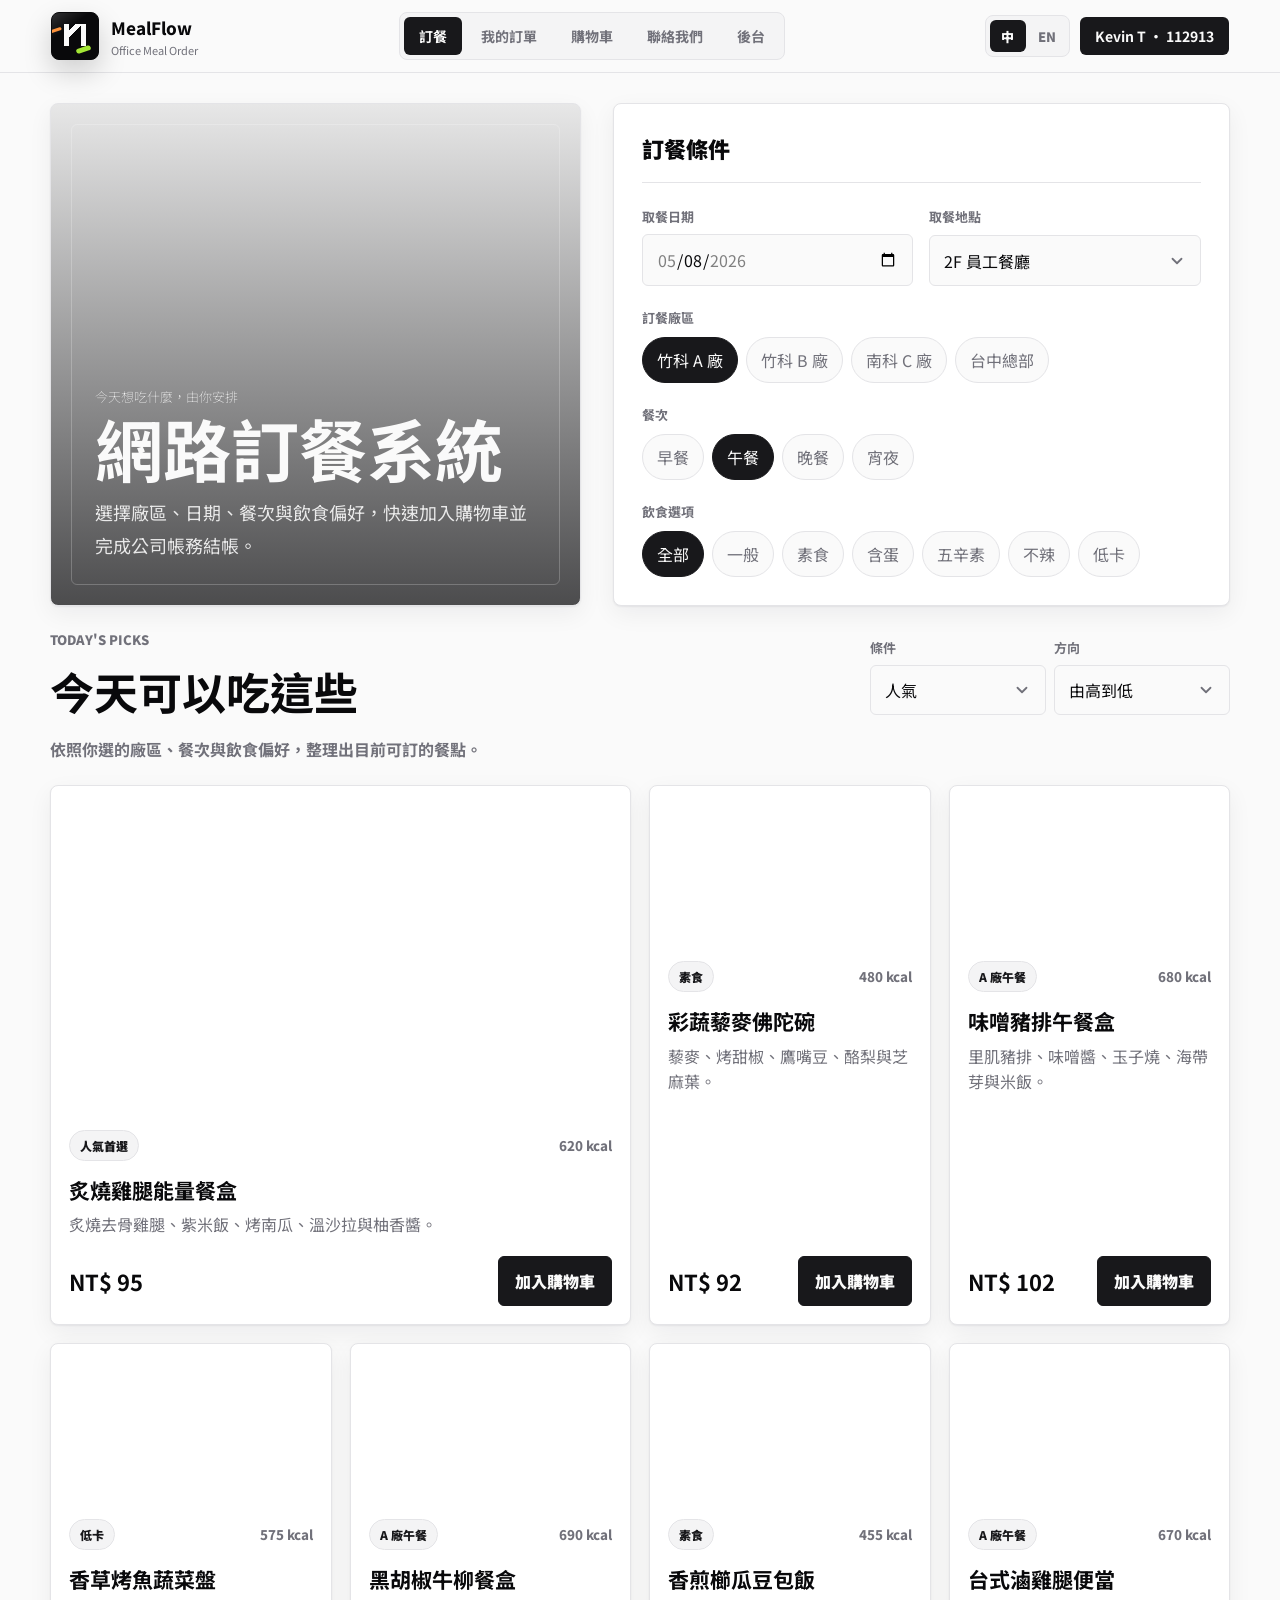
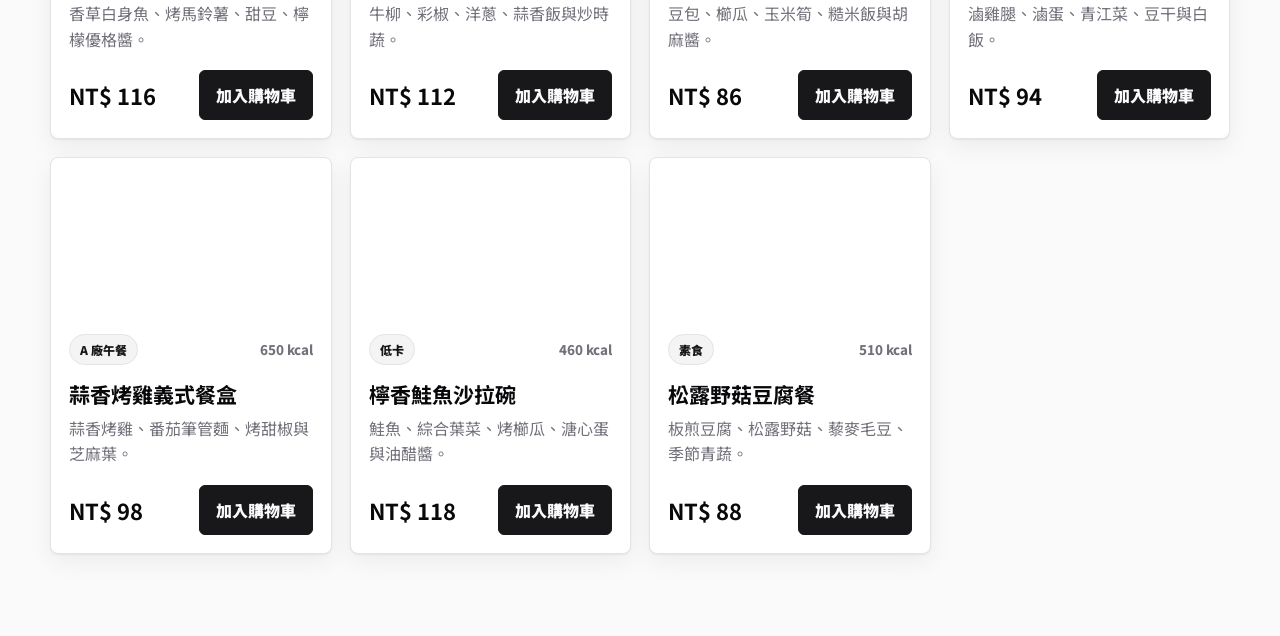
==== commit 40d631ba: "Split menu sort controls" ====
--- a/index.html
+++ b/index.html
@@ -121,12 +121,21 @@
           <h2>今天可以吃這些</h2>
         </div>
         <div class="sort-control">
-          <span>排序</span>
-          <select>
-            <option>人氣優先</option>
-            <option>熱量由低至高</option>
-            <option>價格由低至高</option>
-          </select>
+          <label>
+            <span>條件</span>
+            <select id="menu-sort-field">
+              <option value="popular">人氣</option>
+              <option value="calories">熱量</option>
+              <option value="price">價格</option>
+            </select>
+          </label>
+          <label>
+            <span>方向</span>
+            <select id="menu-sort-direction">
+              <option value="desc">由高到低</option>
+              <option value="asc">由低到高</option>
+            </select>
+          </label>
         </div>
       </div>
       <p class="result-hint">依照你選的廠區、餐次與飲食偏好，整理出目前可訂的餐點。</p>
--- a/styles.css
+++ b/styles.css
@@ -611,8 +611,14 @@
 
 .sort-control {
   display: grid;
+  grid-template-columns: repeat(2, minmax(0, 1fr));
   gap: 8px;
-  width: min(220px, 100%);
+  width: min(360px, 100%);
+}
+
+.sort-control label {
+  display: grid;
+  gap: 8px;
 }
 
 .result-hint {
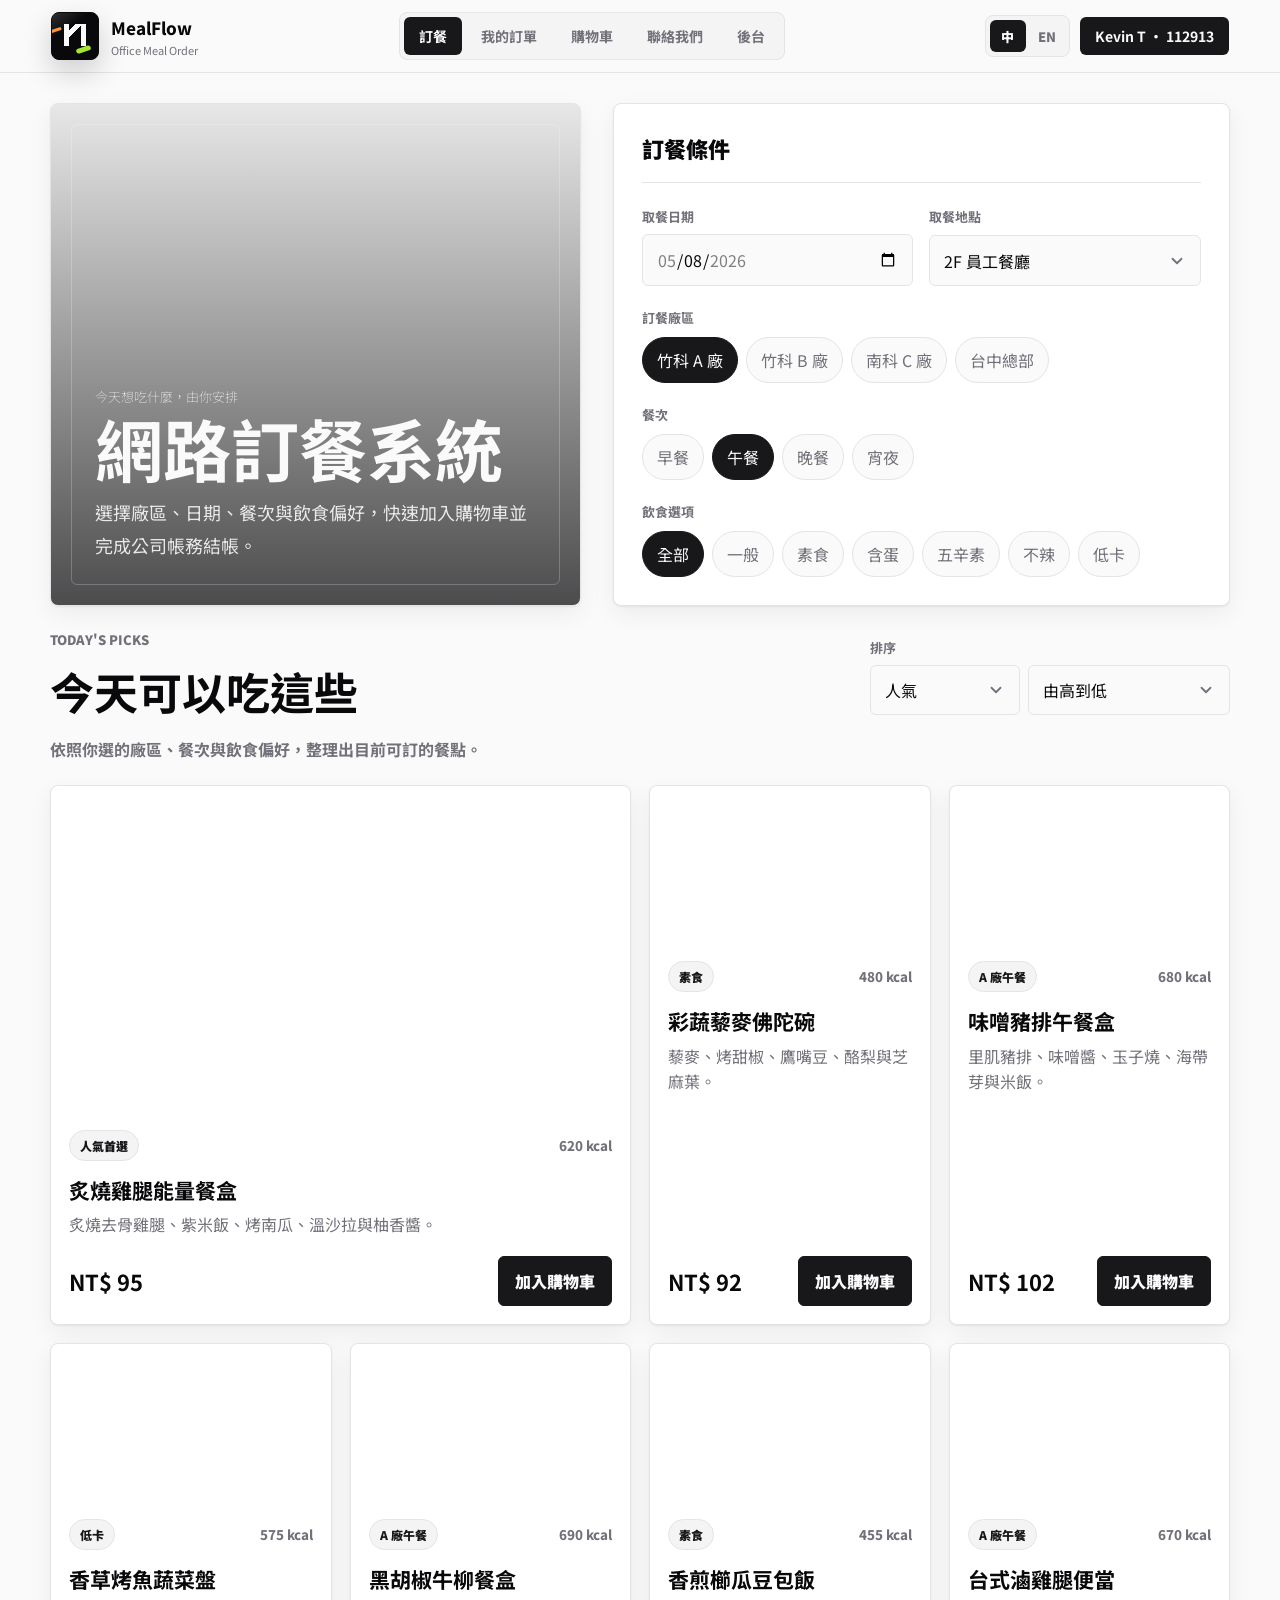
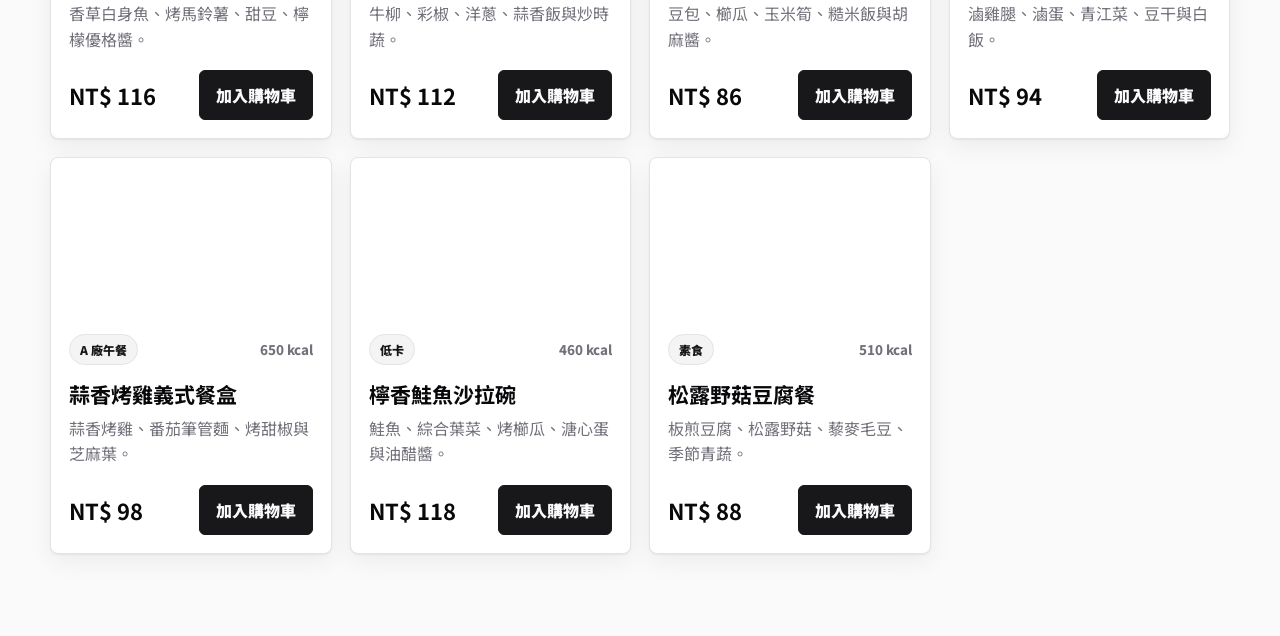
==== commit 6cb7862d: "Refine menu sort controls layout" ====
--- a/index.html
+++ b/index.html
@@ -121,21 +121,18 @@
           <h2>今天可以吃這些</h2>
         </div>
         <div class="sort-control">
-          <label>
-            <span>條件</span>
-            <select id="menu-sort-field">
+          <span>排序</span>
+          <div class="sort-selects">
+            <select id="menu-sort-field" aria-label="排序條件">
               <option value="popular">人氣</option>
               <option value="calories">熱量</option>
               <option value="price">價格</option>
             </select>
-          </label>
-          <label>
-            <span>方向</span>
-            <select id="menu-sort-direction">
+            <select id="menu-sort-direction" aria-label="排序方向">
               <option value="desc">由高到低</option>
               <option value="asc">由低到高</option>
             </select>
-          </label>
+          </div>
         </div>
       </div>
       <p class="result-hint">依照你選的廠區、餐次與飲食偏好，整理出目前可訂的餐點。</p>
--- a/styles.css
+++ b/styles.css
@@ -611,13 +611,13 @@
 
 .sort-control {
   display: grid;
-  grid-template-columns: repeat(2, minmax(0, 1fr));
   gap: 8px;
   width: min(360px, 100%);
 }
 
-.sort-control label {
-  display: grid;
+.sort-selects {
+  display: grid;
+  grid-template-columns: minmax(104px, 0.85fr) minmax(132px, 1.15fr);
   gap: 8px;
 }
 
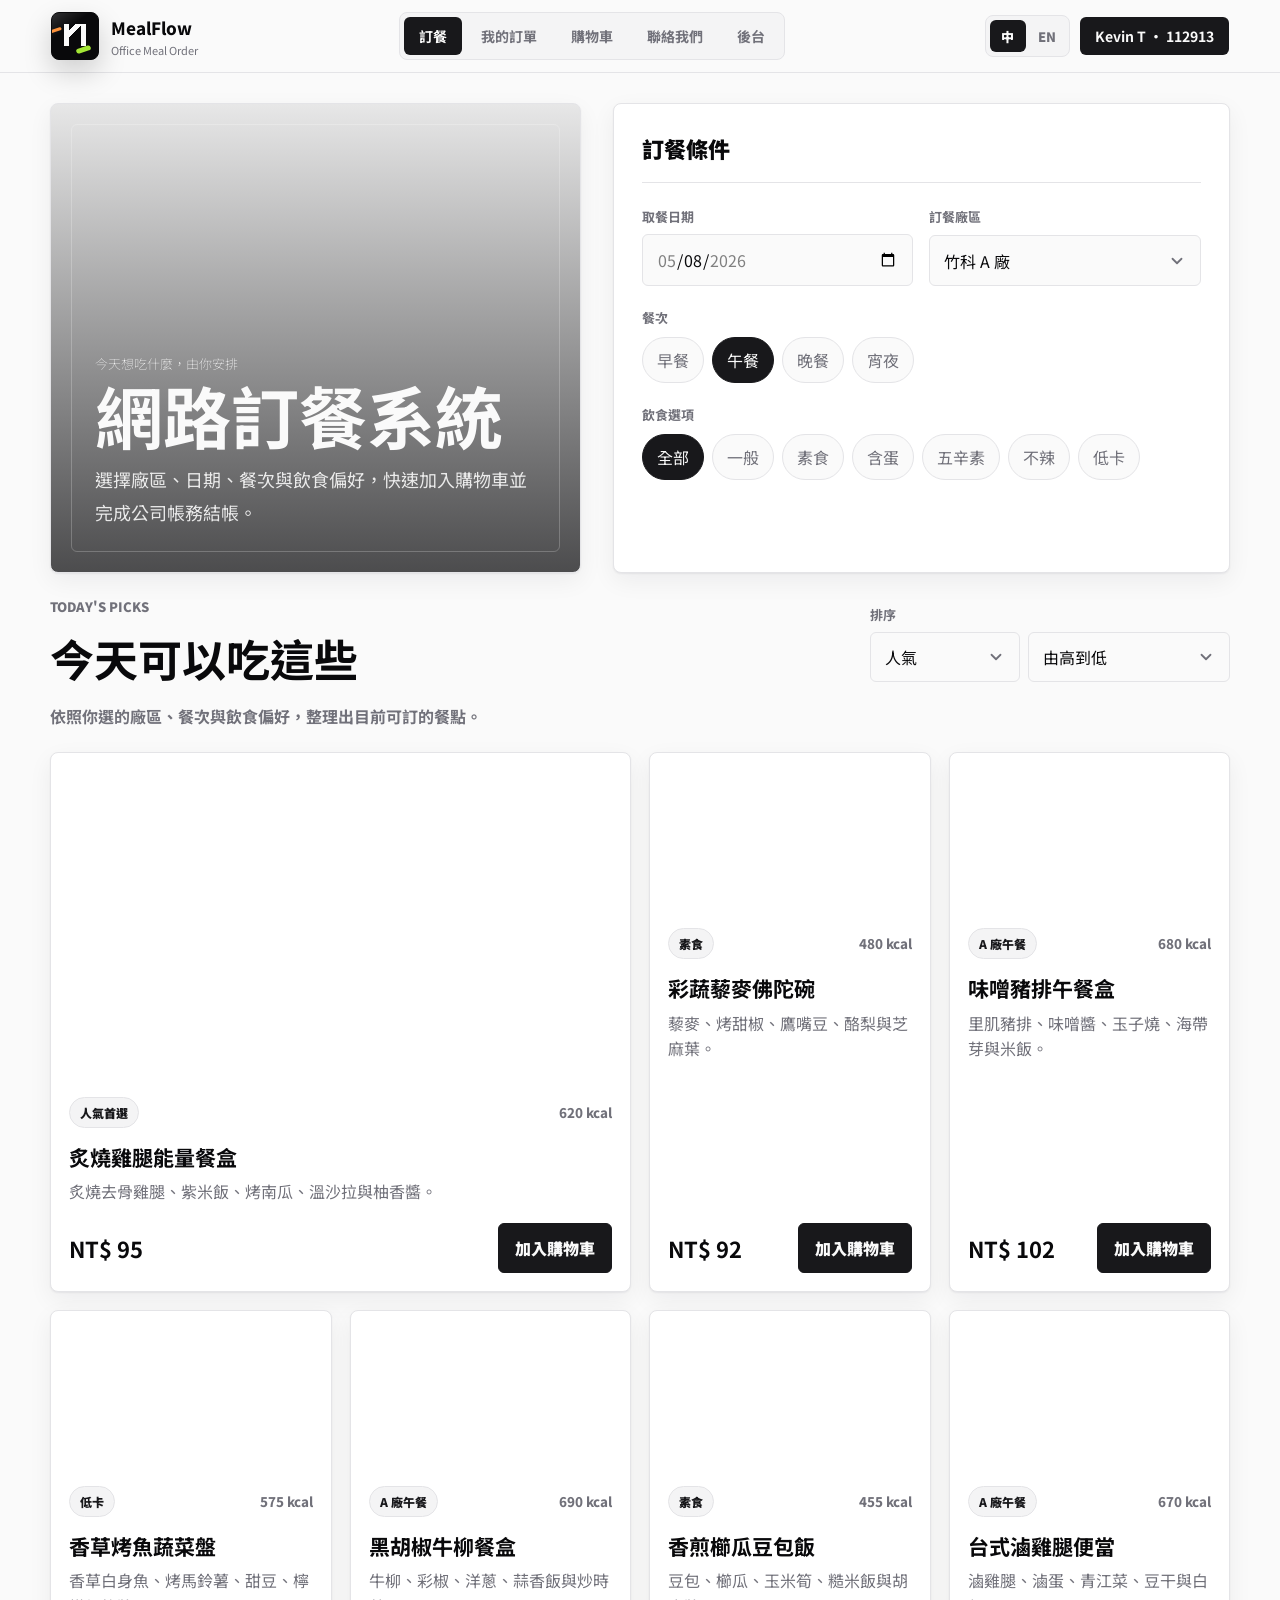
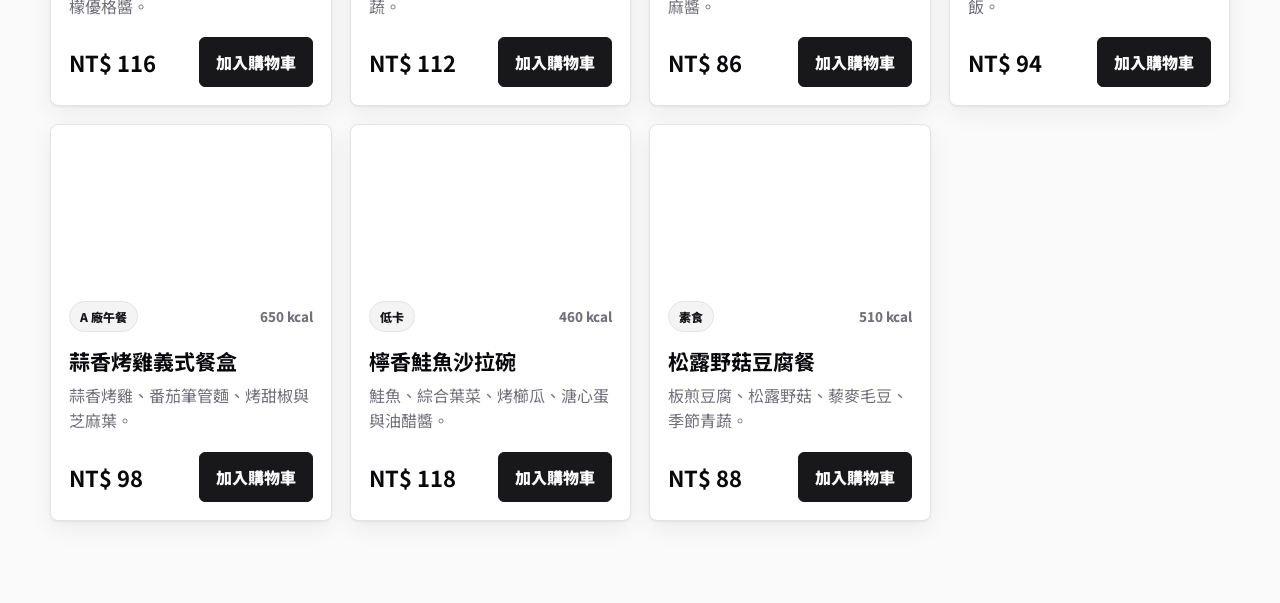
==== commit 3ccc86c4: "Move site selection into order fields" ====
--- a/index.html
+++ b/index.html
@@ -55,27 +55,21 @@
             <input type="date" value="2026-05-08" min="2026-05-08" max="2026-05-14">
           </label>
           <label class="field">
-            <span>取餐地點</span>
-            <select>
-              <option>2F 員工餐廳</option>
-              <option>1F 大廳智能餐櫃</option>
-              <option>B1 夜班取餐站</option>
+            <span>訂餐廠區</span>
+            <select id="site-select">
+              <option value="site-a">竹科 A 廠</option>
+              <option value="site-b">竹科 B 廠</option>
+              <option value="site-south">南科 C 廠</option>
+              <option value="site-taichung">台中總部</option>
             </select>
           </label>
         </div>
 
-        <div class="choice-block">
-          <span class="choice-label">訂餐廠區</span>
-          <div class="chip-row">
-            <input id="site-a" name="site" type="radio" checked>
-            <label for="site-a">竹科 A 廠</label>
-            <input id="site-b" name="site" type="radio">
-            <label for="site-b">竹科 B 廠</label>
-            <input id="site-south" name="site" type="radio">
-            <label for="site-south">南科 C 廠</label>
-            <input id="site-taichung" name="site" type="radio">
-            <label for="site-taichung">台中總部</label>
-          </div>
+        <div class="site-filter-state" aria-hidden="true">
+          <input id="site-a" name="site" type="radio" checked tabindex="-1">
+          <input id="site-b" name="site" type="radio" tabindex="-1">
+          <input id="site-south" name="site" type="radio" tabindex="-1">
+          <input id="site-taichung" name="site" type="radio" tabindex="-1">
         </div>
 
         <div class="choice-block">
--- a/styles.css
+++ b/styles.css
@@ -486,6 +486,10 @@
   gap: 16px;
 }
 
+.site-filter-state {
+  display: none;
+}
+
 .field {
   display: grid;
   gap: 8px;
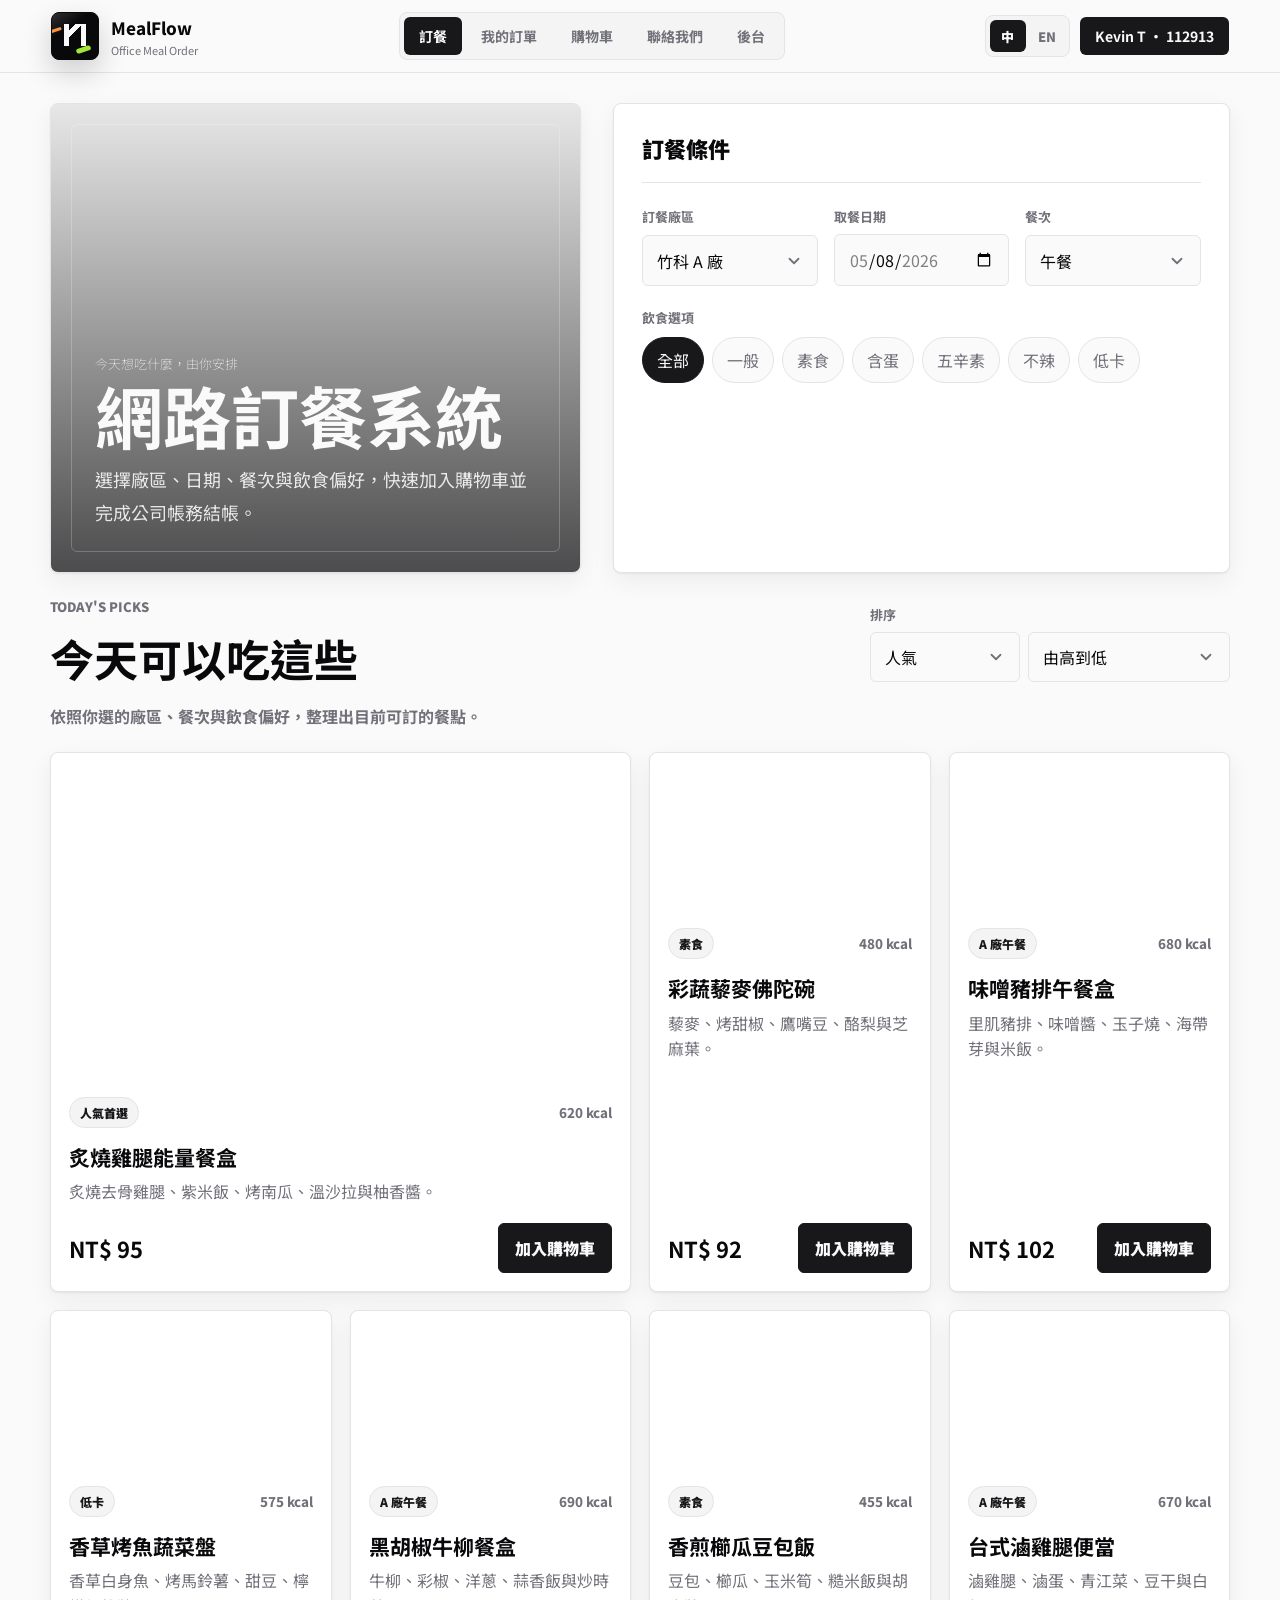
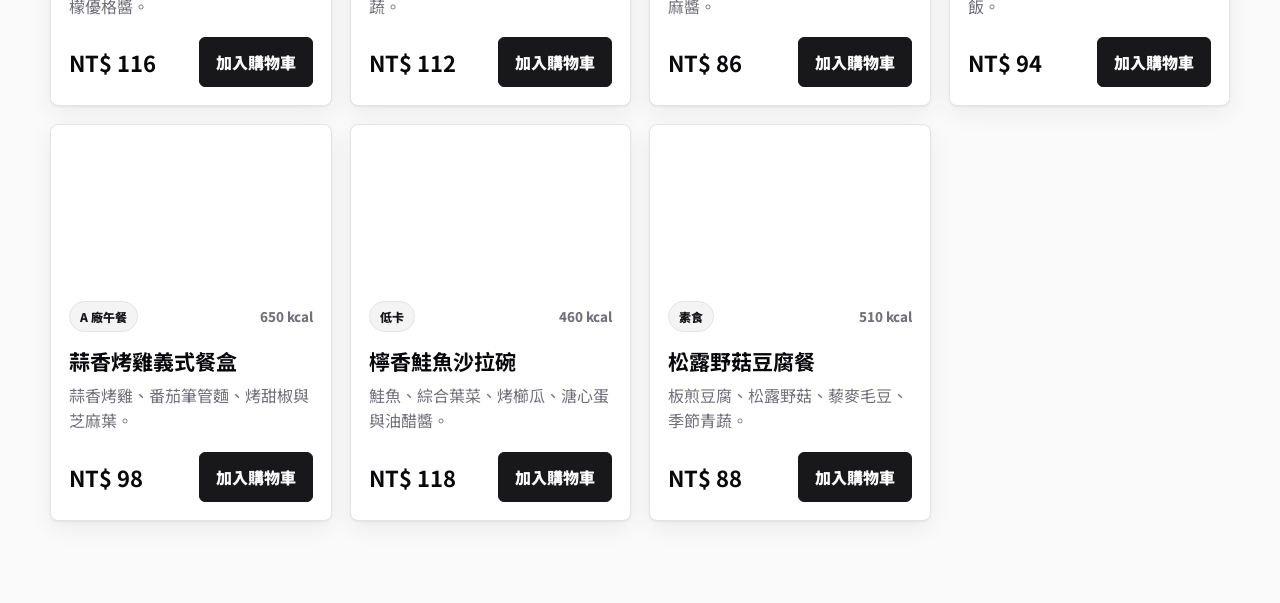
==== commit ee4050f9: "Reorder order filters" ====
--- a/index.html
+++ b/index.html
@@ -51,10 +51,6 @@
 
         <div class="field-grid">
           <label class="field">
-            <span>取餐日期</span>
-            <input type="date" value="2026-05-08" min="2026-05-08" max="2026-05-14">
-          </label>
-          <label class="field">
             <span>訂餐廠區</span>
             <select id="site-select">
               <option value="site-a">竹科 A 廠</option>
@@ -63,27 +59,19 @@
               <option value="site-taichung">台中總部</option>
             </select>
           </label>
-        </div>
-
-        <div class="site-filter-state" aria-hidden="true">
-          <input id="site-a" name="site" type="radio" checked tabindex="-1">
-          <input id="site-b" name="site" type="radio" tabindex="-1">
-          <input id="site-south" name="site" type="radio" tabindex="-1">
-          <input id="site-taichung" name="site" type="radio" tabindex="-1">
-        </div>
-
-        <div class="choice-block">
-          <span class="choice-label">餐次</span>
-          <div class="segmented">
-            <input id="breakfast" name="meal" type="radio">
-            <label for="breakfast">早餐</label>
-            <input id="lunch" name="meal" type="radio" checked>
-            <label for="lunch">午餐</label>
-            <input id="dinner" name="meal" type="radio">
-            <label for="dinner">晚餐</label>
-            <input id="night" name="meal" type="radio">
-            <label for="night">宵夜</label>
-          </div>
+          <label class="field">
+            <span>取餐日期</span>
+            <input type="date" value="2026-05-08" min="2026-05-08" max="2026-05-14">
+          </label>
+          <label class="field">
+            <span>餐次</span>
+            <select id="meal-select">
+              <option value="meal-breakfast">早餐</option>
+              <option value="meal-lunch" selected>午餐</option>
+              <option value="meal-dinner">晚餐</option>
+              <option value="meal-night">宵夜</option>
+            </select>
+          </label>
         </div>
 
         <div class="choice-block">
--- a/styles.css
+++ b/styles.css
@@ -482,12 +482,8 @@
 
 .field-grid {
   display: grid;
-  grid-template-columns: repeat(2, minmax(0, 1fr));
+  grid-template-columns: repeat(3, minmax(0, 1fr));
   gap: 16px;
-}
-
-.site-filter-state {
-  display: none;
 }
 
 .field {
@@ -638,14 +634,14 @@
   padding: 2px 0 10px;
 }
 
-body:has(#site-b:checked) .meal-card:not(.site-b),
-body:has(#site-south:checked) .meal-card:not(.site-south),
-body:has(#site-taichung:checked) .meal-card:not(.site-taichung),
-body:has(#site-a:checked) .meal-card:not(.site-a),
-body:has(#breakfast:checked) .meal-card:not(.meal-breakfast),
-body:has(#lunch:checked) .meal-card:not(.meal-lunch),
-body:has(#dinner:checked) .meal-card:not(.meal-dinner),
-body:has(#night:checked) .meal-card:not(.meal-night),
+body[data-site="site-b"] .meal-card:not(.site-b),
+body[data-site="site-south"] .meal-card:not(.site-south),
+body[data-site="site-taichung"] .meal-card:not(.site-taichung),
+body[data-site="site-a"] .meal-card:not(.site-a),
+body[data-meal="meal-breakfast"] .meal-card:not(.meal-breakfast),
+body[data-meal="meal-lunch"] .meal-card:not(.meal-lunch),
+body[data-meal="meal-dinner"] .meal-card:not(.meal-dinner),
+body[data-meal="meal-night"] .meal-card:not(.meal-night),
 body:has(#normal:checked) .meal-card:not(.diet-normal),
 body:has(#vegan:checked) .meal-card:not(.diet-vegan),
 body:has(#egg:checked) .meal-card:not(.diet-egg),
@@ -667,12 +663,12 @@
   border-radius: var(--radius);
 }
 
-body:has(#site-south:checked):has(#breakfast:checked):has(#vegan:checked) .empty-state,
-body:has(#site-south:checked):has(#breakfast:checked):has(#low-cal:checked) .empty-state,
-body:has(#site-south:checked):has(#dinner:checked):has(#vegan:checked) .empty-state,
-body:has(#site-south:checked):has(#dinner:checked):has(#low-cal:checked) .empty-state,
-body:has(#site-taichung:checked):has(#lunch:checked):has(#vegan:checked) .empty-state,
-body:has(#site-taichung:checked):has(#lunch:checked):has(#low-cal:checked) .empty-state {
+body[data-site="site-south"][data-meal="meal-breakfast"]:has(#vegan:checked) .empty-state,
+body[data-site="site-south"][data-meal="meal-breakfast"]:has(#low-cal:checked) .empty-state,
+body[data-site="site-south"][data-meal="meal-dinner"]:has(#vegan:checked) .empty-state,
+body[data-site="site-south"][data-meal="meal-dinner"]:has(#low-cal:checked) .empty-state,
+body[data-site="site-taichung"][data-meal="meal-lunch"]:has(#vegan:checked) .empty-state,
+body[data-site="site-taichung"][data-meal="meal-lunch"]:has(#low-cal:checked) .empty-state {
   display: grid;
 }
 
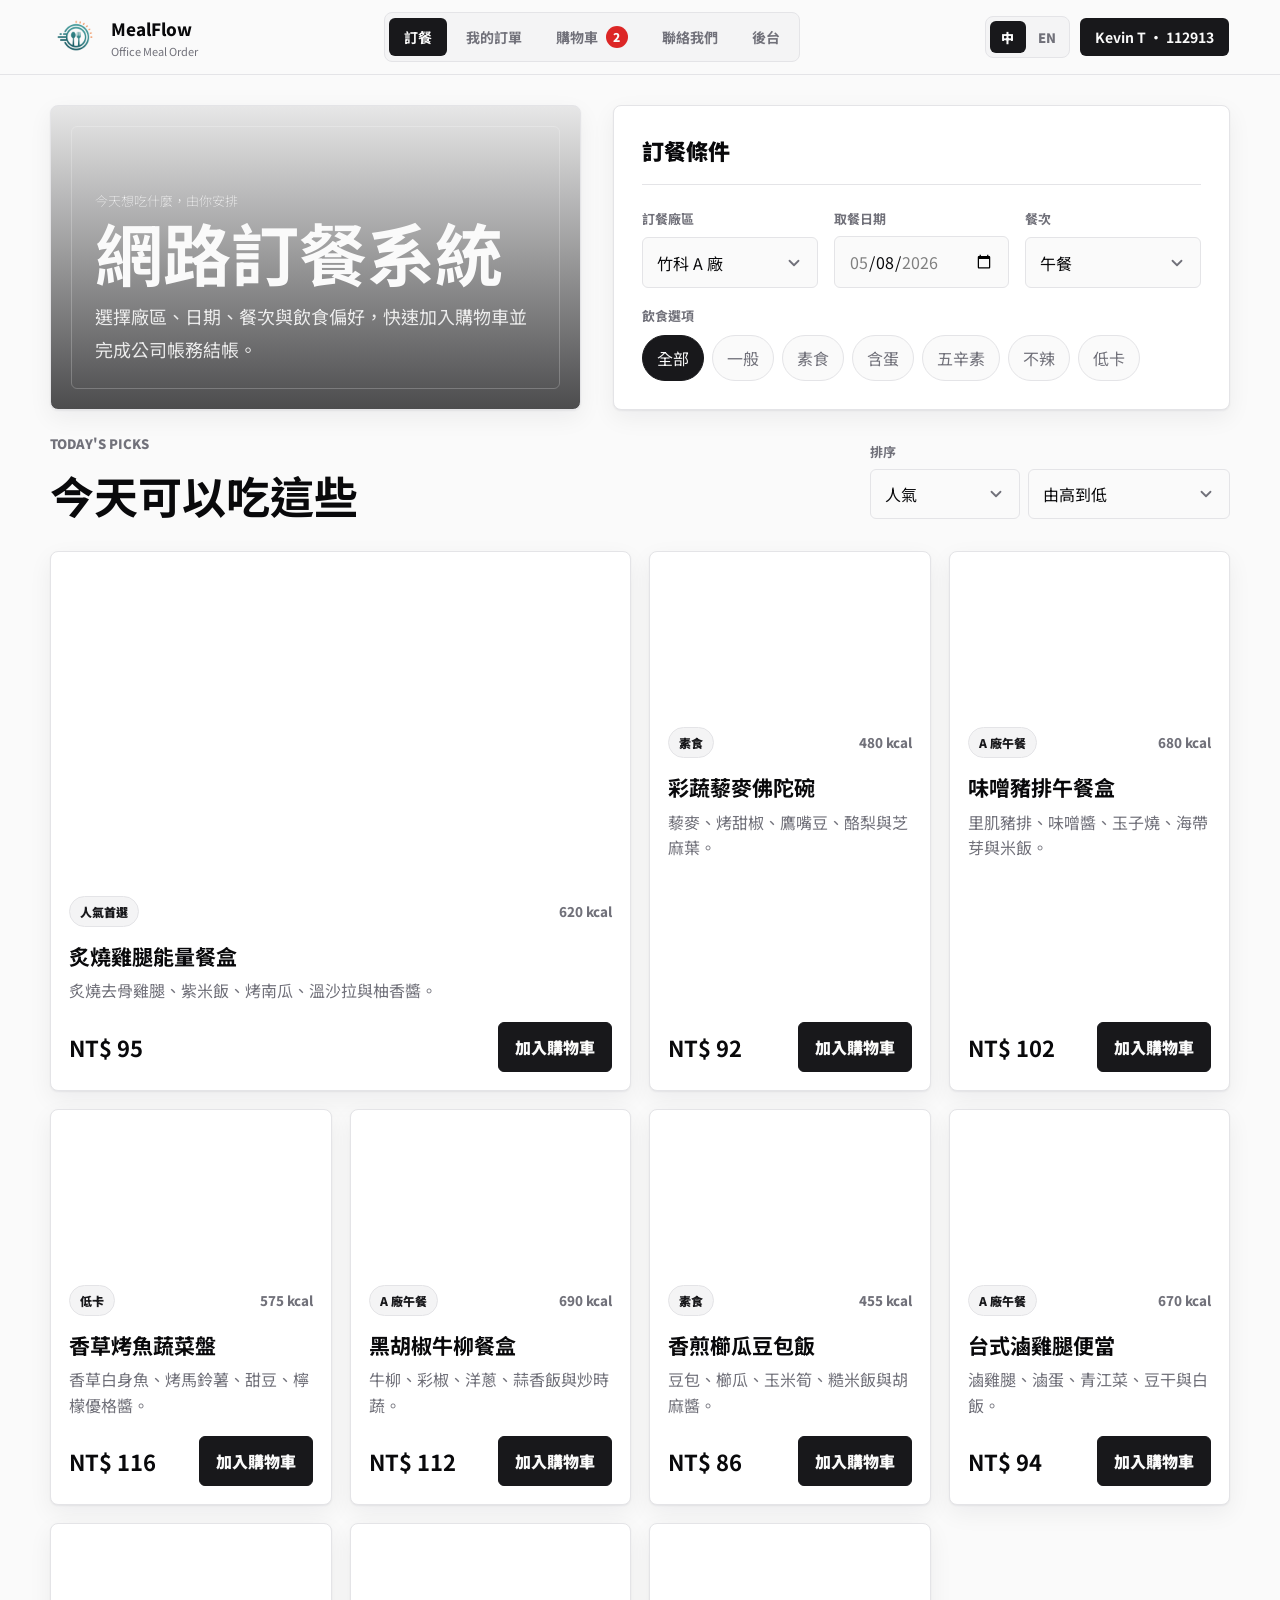
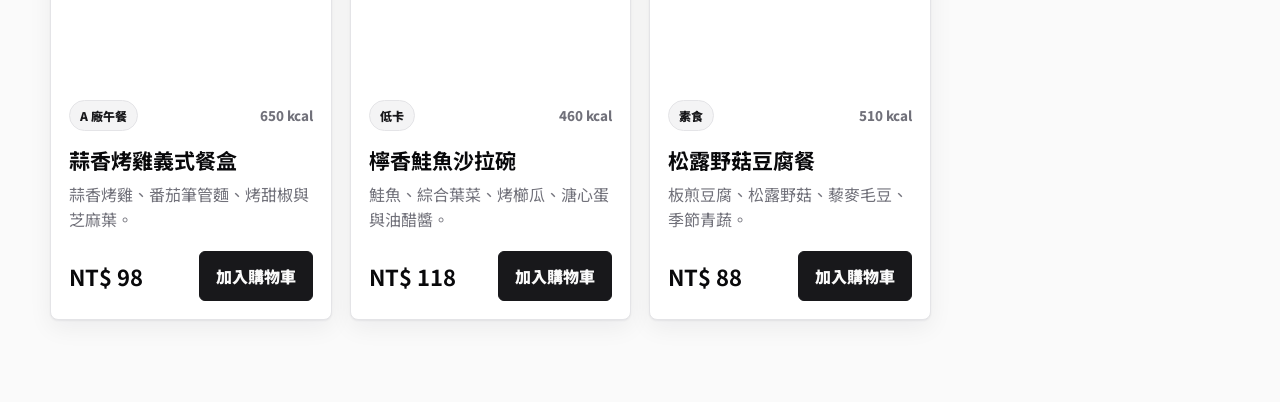
==== commit c93de4c3: "Update cart badge logo and bilingual admin" ====
--- a/index.html
+++ b/index.html
@@ -9,6 +9,7 @@
   <link href="https://fonts.googleapis.com/css2?family=Noto+Sans+TC:wght@400;500;700;900&display=swap" rel="stylesheet">
   <link rel="stylesheet" href="styles.css">
   <script src="i18n.js" defer></script>
+  <script src="nav-cart.js" defer></script>
   <script src="product-db.js" defer></script>
   <script src="menu.js" defer></script>
 </head>
@@ -117,8 +118,6 @@
           </div>
         </div>
       </div>
-      <p class="result-hint">依照你選的廠區、餐次與飲食偏好，整理出目前可訂的餐點。</p>
-
       <div class="menu-grid">
         <article class="meal-card featured meal-lunch site-a date-0508 diet-normal diet-no-spicy">
           <div class="meal-photo bowl-one"></div>
--- a/styles.css
+++ b/styles.css
@@ -95,49 +95,7 @@
   height: 48px;
   overflow: hidden;
   isolation: isolate;
-  color: #fafafa;
-  background:
-    linear-gradient(145deg, rgba(255, 255, 255, 0.16), transparent 34%),
-    #09090b;
-  border: 1px solid #09090b;
-  border-radius: var(--radius);
-  box-shadow: 0 12px 28px rgba(9, 9, 11, 0.18);
-}
-
-.brand-mark::before {
-  position: absolute;
-  z-index: 2;
-  content: "";
-  width: 22px;
-  height: 22px;
-  background:
-    linear-gradient(90deg, currentColor 0 5px, transparent 5px 17px, currentColor 17px),
-    linear-gradient(135deg, transparent 0 8px, currentColor 8px 13px, transparent 13px);
-  transform: translateY(-1px);
-}
-
-.brand-mark::after {
-  position: absolute;
-  content: "";
-  right: 7px;
-  bottom: 7px;
-  width: 15px;
-  height: 5px;
-  background: #a3e635;
-  border-radius: 999px;
-  box-shadow: -21px -27px 0 -1px #fb923c;
-  transform: rotate(-18deg);
-}
-
-.brand:hover .brand-mark {
-  transform: translateY(-1px);
-  box-shadow: 0 16px 32px rgba(9, 9, 11, 0.22);
-}
-
-.brand-mark,
-.brand-mark::before,
-.brand-mark::after {
-  transition: transform 180ms ease, box-shadow 180ms ease;
+  background: url("images/logo1.svg") center / contain no-repeat;
 }
 
 .brand strong,
@@ -239,8 +197,8 @@
 
 .main-nav a:hover .nav-badge,
 .main-nav a.active .nav-badge {
-  color: var(--primary);
-  background: var(--background);
+  color: var(--primary-foreground);
+  background: var(--destructive);
 }
 
 main {
@@ -258,7 +216,6 @@
   grid-template-columns: minmax(0, 0.86fr) minmax(420px, 1fr);
   gap: 32px;
   align-items: stretch;
-  min-height: 470px;
   transition: min-height 180ms ease, gap 180ms ease;
 }
 
@@ -268,7 +225,6 @@
   display: flex;
   flex-direction: column;
   justify-content: flex-end;
-  min-height: 430px;
   padding: clamp(26px, 4vw, 44px);
   color: var(--primary-foreground);
   background:
@@ -321,6 +277,7 @@
 }
 
 .order-panel {
+  align-self: start;
   transition: opacity 180ms ease, transform 180ms ease, box-shadow 180ms ease;
 }
 
@@ -543,7 +500,7 @@
 .choice-block {
   display: grid;
   gap: 10px;
-  margin-top: 22px;
+  margin-top: 18px;
 }
 
 .segmented,
@@ -619,12 +576,6 @@
   display: grid;
   grid-template-columns: minmax(104px, 0.85fr) minmax(132px, 1.15fr);
   gap: 8px;
-}
-
-.result-hint {
-  margin: -8px 0 22px;
-  color: var(--muted);
-  font-weight: 700;
 }
 
 .menu-grid {
@@ -1260,6 +1211,13 @@
   margin-top: 20px;
 }
 
+.field-note {
+  min-height: 18px;
+  color: var(--muted);
+  font-size: 12px;
+  line-height: 1.5;
+}
+
 .price-list {
   display: grid;
   gap: 12px;
@@ -1709,7 +1667,7 @@
   }
 
   .hero-copy {
-    min-height: 360px;
+    min-height: 280px;
   }
 
   .menu-grid {
@@ -1760,7 +1718,7 @@
   }
 
   .hero-copy {
-    min-height: 300px;
+    min-height: 240px;
   }
 
   .filters-condensed .order-panel {
